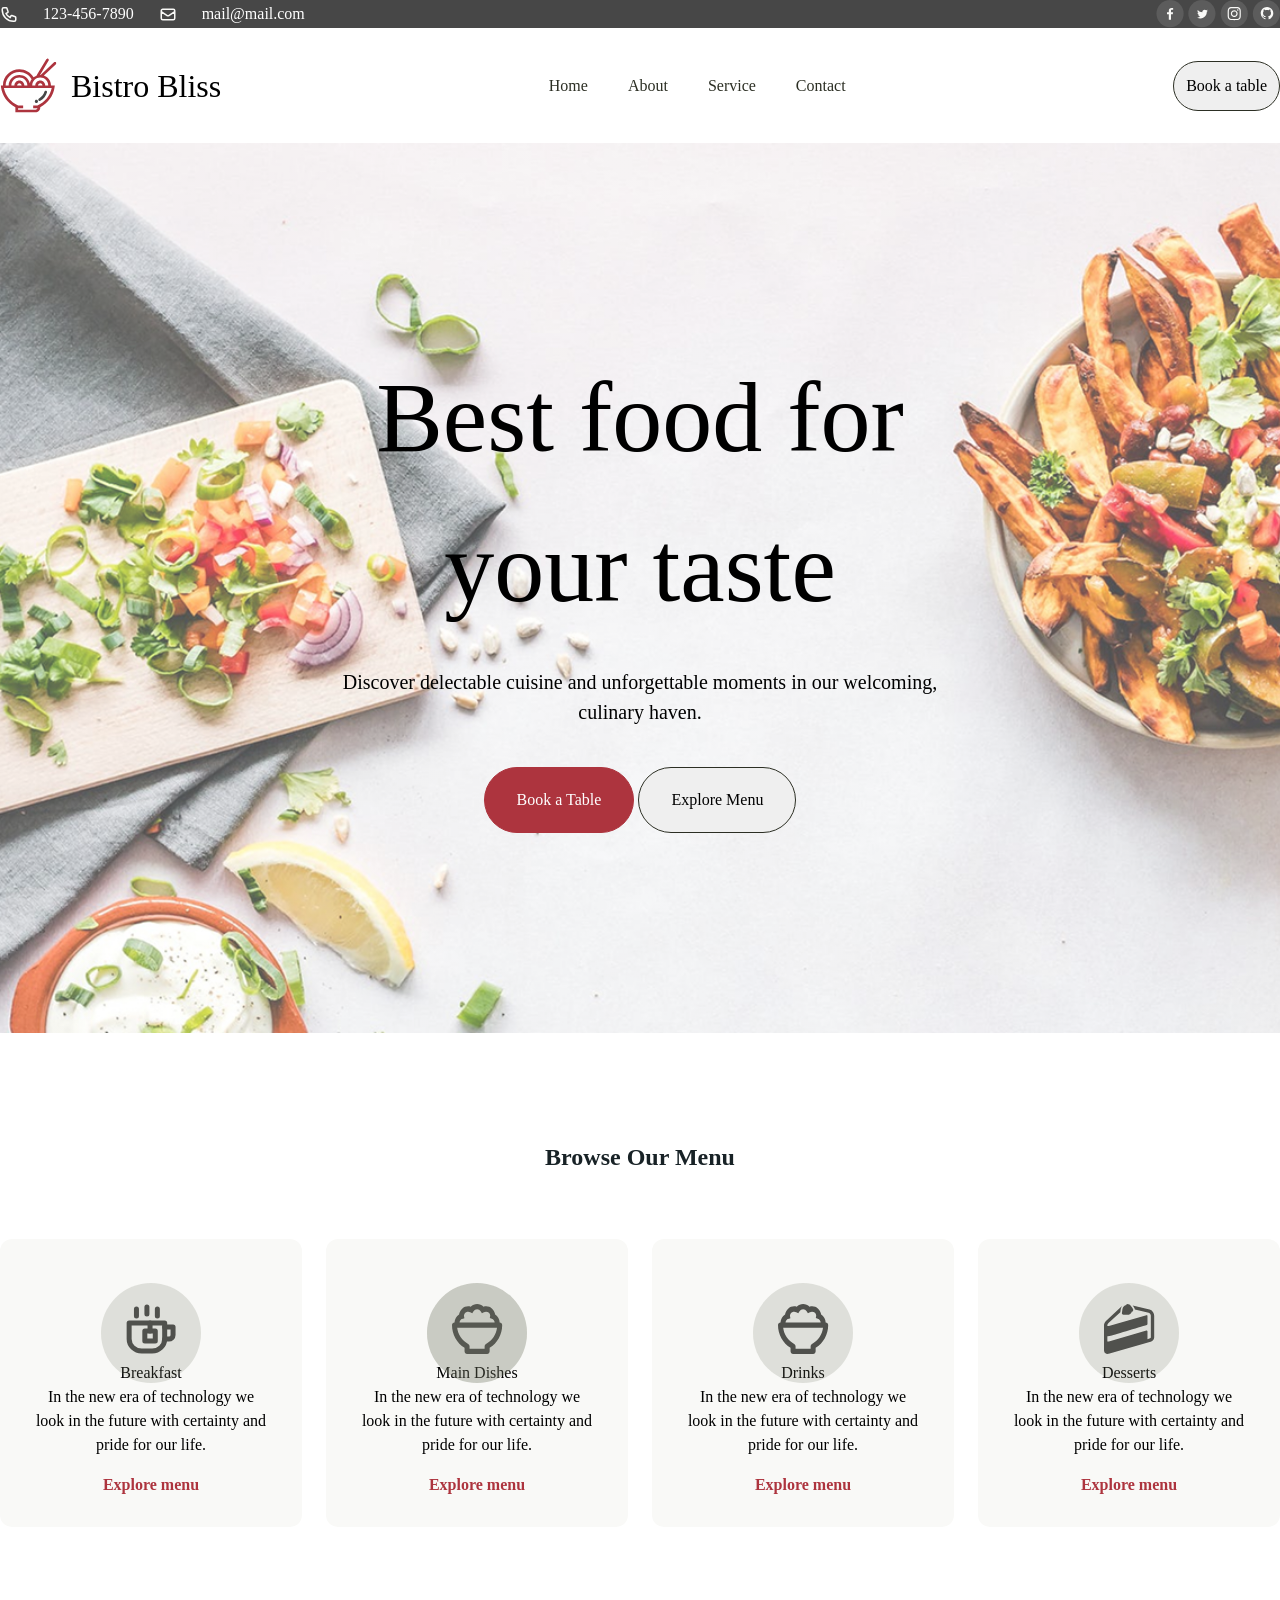
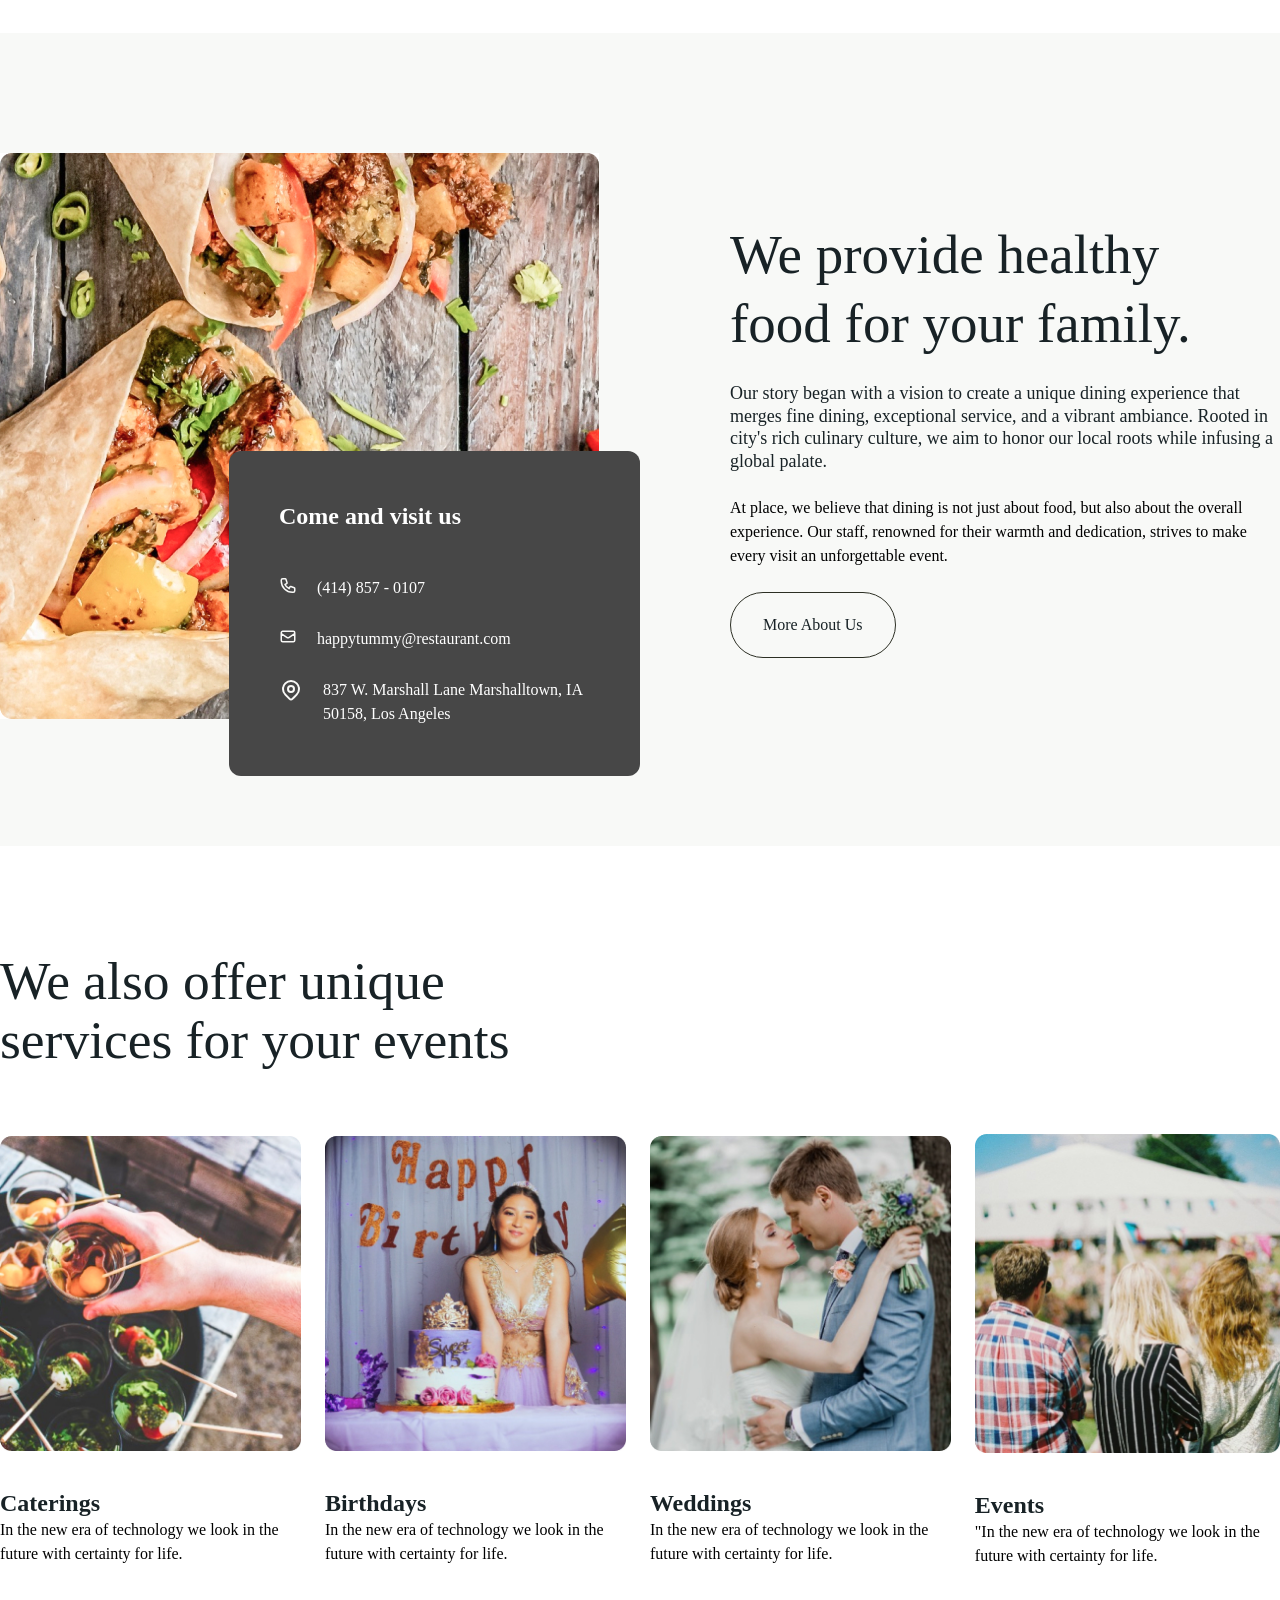
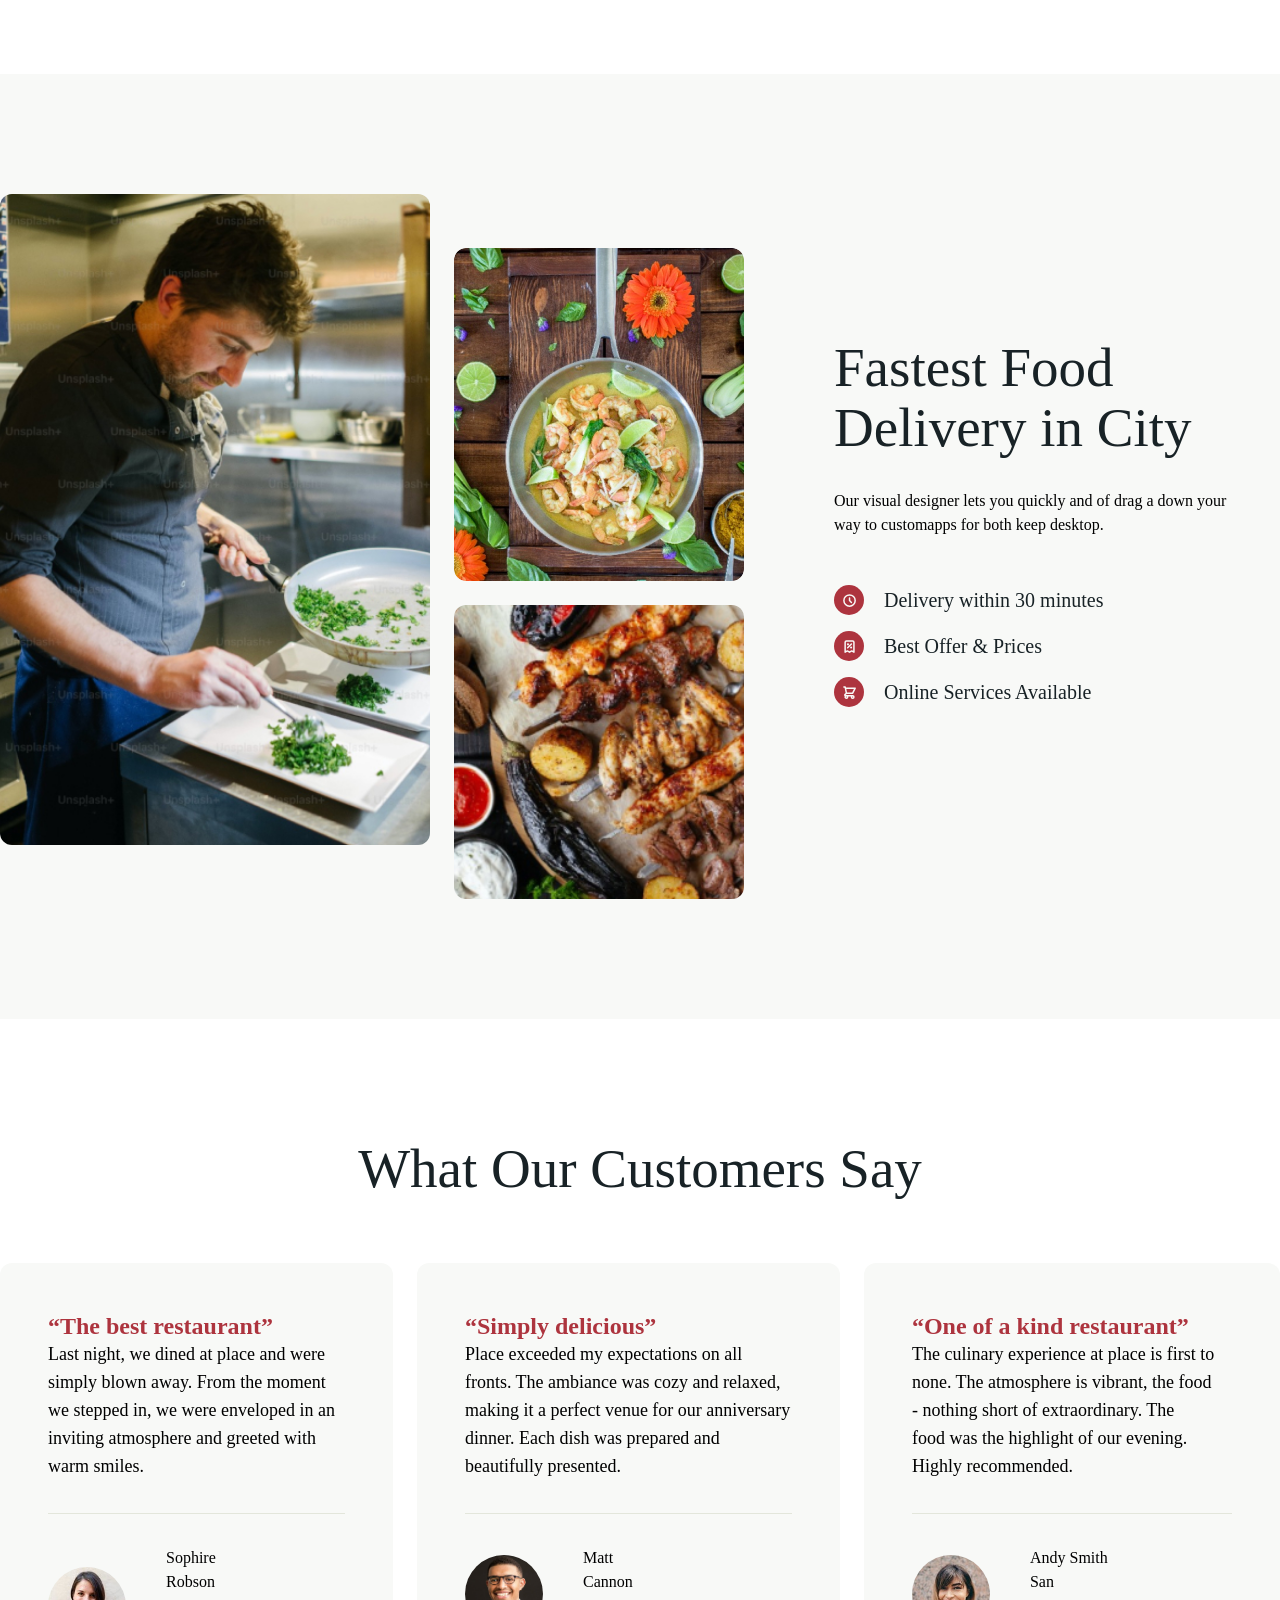
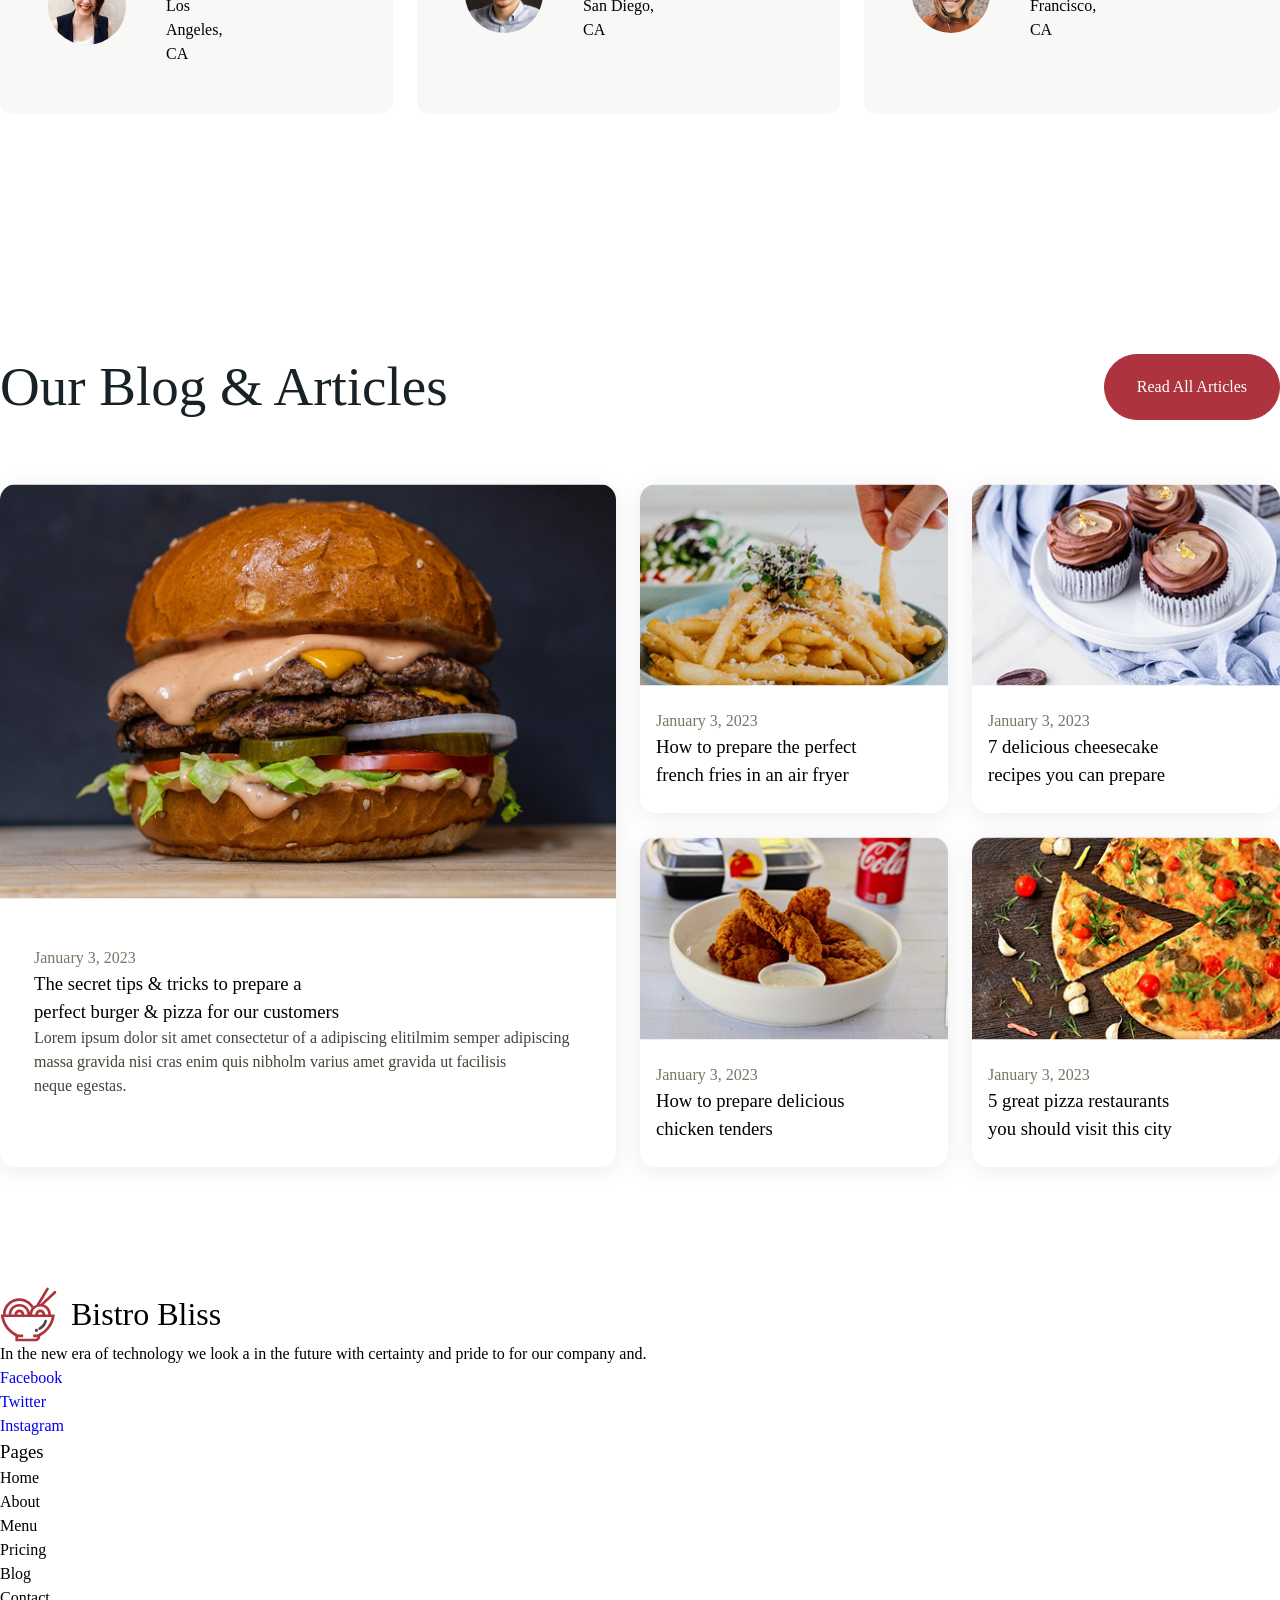
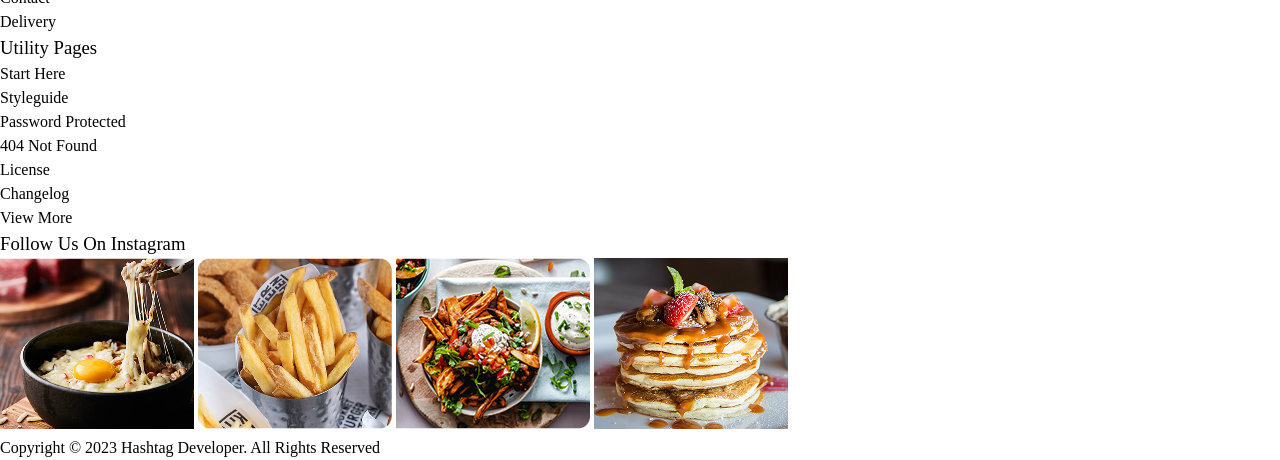
==== index.html @ 204baab0 "more-css-change" ====
<!DOCTYPE html>
<html lang="en">

<head>
    <meta charset="UTF-8">
    <meta name="viewport" content="width=device-width, initial-scale=1.0">
    <title>Document</title>
    <link rel="stylesheet" href="/css/style.css">
    <link rel="preconnect" href="https://fonts.googleapis.com">
    <link rel="preconnect" href="https://fonts.gstatic.com" crossorigin>
    <link
        href="https://fonts.googleapis.com/css2?family=DM+Sans:ital,opsz,wght@0,9..40,100..1000;1,9..40,100..1000&display=swap"
        rel="stylesheet">
</head>

<body>
    <header>
        <div class="bg-dark-grey">
            <nav class="top-bar container">
                <div class="top-bar-contact">
                    <img class="tel-img" src="/imagenes/phone.svg" alt="">
                    <a href="tel: 123-456-7890">123-456-7890</a>
                    <img class="mail" src="/imagenes/mail.svg" alt="">
                    <a href="mailto:mail@mail.com">mail@mail.com</a>
                </div>
                <nav class="top-bar-social">
                    <ul class="top-bar-social-menu">
                        <li>
                            <a href="#"><img src="/imagenes/facebook.svg" alt=""></a>
                        </li>
                        <li>
                            <a href="#"><img src="/imagenes/twiter.svg" alt=""></a>
                        </li>
                        <li>
                            <a href="#"><img src="/imagenes/instagram.svg" alt=""></a>
                        </li>
                        <li>
                            <a href="#"><img src="/imagenes/github.svg" alt=""></a>
                        </li>
                    </ul>
                </nav>
            </nav>
        </div>
        <div class="main-menu container">
            <div class="logo">
                <img src="/imagenes/japanese-food.svg" alt="Logo del restaurante Bistro Bliss">
                <h1>Bistro Bliss</h1>
            </div>
            <nav class="menu">
                <ul class="menu-list">
                    <li>
                        <a href="#">Home</a>
                    </li>
                    <li>
                        <a href="#">About</a>
                    </li>
                    <li>
                        <a href="#">Service</a>
                    </li>
                    <li>
                        <a href="#">Contact</a>
                    </li>
                </ul>
            </nav>
            <button class="button">Book a table</button>
        </div>
    </header>
    <main>
        <section class="hero-banner">
            <div class="hero-banner-content">
                <h2 class="hero-banner-title">Best food for your taste</h2>
                <p class="hero-banner-desc">Discover delectable cuisine and unforgettable moments in our welcoming,
                    culinary haven.</p>
                <div class="hero-banner-buttons">
                    <button class="button button-xl button-red">Book a Table</button>
                    <button class="button button-xl">Explore Menu</button>
                </div>
            </div>
        </section>
        <section class="our-menu container">
            <h3 class="our-menu-title">Browse Our Menu</h3>
            <div class="our-menu-cards">
                <article class="our-menu-card">
                    <div class="our-menu-card-content">
                        <div class="our-menu-card-img-content">
                            <img class="our-menu-card-img" src="/imagenes/Breakfast.svg" alt="">
                        </div>
                        <h4 class="our-menu-card-title">Breakfast</h4>
                        <p class="our-menu-card-desc">In the new era of technology we look in the future with certainty
                            and
                            pride for our life.</p>
                    </div>
                    <a class="our-menu-card-link" href="">Explore menu</a>
                </article>
                <article class="our-menu-card">
                    <div class="our-menu-card-content">
                        <div class="our-menu-card-img-content">
                            <div class="our-menu-card-img-content">
                                <img class="our-menu-card-img" src="/imagenes/main.dishes.svg" alt="">
                            </div>
                        </div>
                        <h4 class="our-menu-card-title">Main Dishes</h4>
                        <p>In the new era of technology we look in the future with certainty and pride for our life.</p>
                    </div>
                    <a class="our-menu-card-link" href="">Explore menu</a>
                </article>
                <article class="our-menu-card">
                    <div class="our-menu-card-content">
                        <div class="our-menu-card-img-content">
                            <img class="our-menu-card-img" src="/imagenes/drinks.svg" alt="">
                        </div>
                        <h4 class="our-menu-card-title">Drinks</h4>
                        <p>In the new era of technology we look in the future with certainty and pride for our life.</p>
                    </div>
                    <a class="our-menu-card-link" href="">Explore menu</a>
                </article>
                <article class="our-menu-card">
                    <div class="our-menu-card-content">
                        <div class="our-menu-card-img-content">
                            <img class="our-menu-card-img" src="/imagenes/desert.svg" alt="">
                        </div>
                        <h4 class="our-menu-card-title">Desserts</h4>
                        <p>In the new era of technology we look in the future with certainty and pride for our life.</p>
                    </div>
                    <a class="our-menu-card-link" href="">Explore menu</a>
                </article>
            </div>
        </section>
        <section class="about-us container">
            <div class="about-us-info">
                <img class="about-us-info-img" src="/imagenes/about-us.jpg" alt="">
                <article class="about-us-info-box">
                    <p class="about-us-info-box-title">Come and visit us</p>
                    <p class="about-us-info-box-phone">(414) 857 - 0107</p>
                    <p class="about-us-info-box-mail">happytummy@restaurant.com</p>
                  <p class="about-us-info-box-address">837 W. Marshall Lane Marshalltown, IA 50158, Los Angeles</p>
                </article>
            </div>
            <div class="about-us-text">
                <h2 class="about-us-title">We provide healthy food for your family.</h2>
                <p class="about-us-desc-main">Our story began with a vision to create a unique dining experience that
                    merges
                    fine dining,
                    exceptional service, and a vibrant ambiance. Rooted in city's rich culinary culture, we aim to honor
                    our local roots while infusing a global palate.</p>
                <p class="about-us-desc">At place, we believe that dining is not just about food, but also about the
                    overall experience. Our
                    staff, renowned for their warmth and dedication, strives to make every visit an unforgettable event.
                </p>
                <a class="button button-xl about-us-link" href="">More About Us</a>
            </div>
        </section>
        <section class="services container">
            <h2 class="services-title">We also offer unique services for your events</h2>
            <div class="services-cards">
                <article class="services-card">
                    <img class="services-card-img" src="/imagenes/caterings.jpg" alt="">
                    <h3 class="services-card-title">Caterings</h3>
                    <p class="services-card-description">In the new era of technology we look in the future with
                        certainty for
                        life.</p>
                </article>
                <article class="services-card">
                    <img class="services-card-img" src="/imagenes/birthday.jpg" alt="">
                    <h3 class="services-card-title">Birthdays</h3>
                    <p class="services-card-description">In the new era of technology we look in the future with
                        certainty for
                        life.</p>
                </article>
                <article class="services-card">
                    <img class="services-card-img" src="/imagenes/wedings.jpg" alt="">
                    <h3 class="services-card-title">Weddings</h3>
                    <p class="services-card-description">In the new era of technology we look in the future with
                        certainty for
                        life.</p>
                </article>
                <article class="services-card">
                    <img class="services-card-img" src="/imagenes/events.jpg" alt="">
                    <h3 class="services-card-title">Events</h3>
                    <p class="services-card-description">"In the new era of technology we look in the future with
                        certainty for
                        life.</p>
                </article>
            </div>
        </section>
        <section class="delivery container">
            <div class="delivery-imgs">
                <img class="delivery-img" src="/imagenes/chef.jpg"
                    alt="un cocinero preparando la comida para un restuarante">
                <img class="delivery-img" src="/imagenes/comida1.jpg"
                    alt="encima de un mesa hay una sarten con gambas en una salsa">
                <img class="delivery-img" src="/imagenes/comida2.jpg"
                    alt="una mesa con brochetas encimas de muchos tipos de carne">
            </div>
            <div class="delivery-desc">
                <h2 class="delivery-title">Fastest Food Delivery in City</h2>
                <p class="delivery-desc">Our visual designer lets you quickly and of drag a down your way to customapps
                    for both keep desktop.
                </p>
                <ul class="delivery-points">
                    <li class="delivery-point-item">Delivery within 30 minutes</li>
                    <li class="delivery-point-item">Best Offer & Prices</li>
                    <li class="delivery-point-item">Online Services Available</li>
                </ul>
            </div>
        </section>
        <div class="bg-white">
            <section class="opinions container">
                <h2 class="opinion-title">What Our Customers Say</h2>
                <div class="opinions-cards">
                    <article class="opinions-card">
                        <h3 class="opinion-card-title">“The best restaurant”</h3>
                        <p class="opinion-card-desc">Last night, we dined at place and were simply blown away. From the
                            moment we stepped in, we were
                            enveloped in an inviting atmosphere and greeted with warm smiles.</p>
                        <div class="opinion-card-author">
                            <img class="opinion-card-author-img" src="/imagenes/author1.png" alt="">
                            <div class="opinions-card-author-img">
                                <p class="opinion-card-author-name">Sophire Robson</p>
                                <p class="opinion-card-author-city">Los Angeles, CA</p>
                            </div>
                        </div>
                    </article>
                    <article class="opinions-card">
                        <h3 class="opinion-card-title">“Simply delicious”</h3>
                        <p class="opinion-card-desc">Place exceeded my expectations on all fronts. The ambiance was cozy
                            and
                            relaxed, making it a
                            perfect venue for our anniversary dinner. Each dish was prepared and beautifully presented.
                        </p>
                        <div class="opinion-card-author">
                            <img class="opinion-card-author-img" src="/imagenes/author2.png" alt="second-person">
                            <div class="opinions-card-author-img">
                                <p class="opinion-card-author-name">Matt Cannon</p>
                                <p class="opinion-card-author-city">San Diego, CA</p>
                            </div>
                        </div>
                    </article>
                    <article class="opinions-card">
                        <h3 class="opinion-card-title">“One of a kind restaurant”</h3>
                        <p class="opinion-card-desc">The culinary experience at place is first to none. The atmosphere
                            is
                            vibrant, the food - nothing
                            short of extraordinary. The food was the highlight of our evening. Highly recommended.</p>
                        <div class="opinion-card-author">
                            <img class="opinion-card-author-img" src="/imagenes/author3.png" alt="third-person">
                            <div class="opinions-card-author-img">
                                <p class="opinion-card-author-name">Andy Smith</p>
                                <p class="opinion-card-author-city">San Francisco, CA</p>
                            </div>
                        </div>
                    </article>
                </div>
            </section>
            <section class="blog container">
                <div class="blog-header">
                    <h2 class="blog-title">Our Blog & Articles</h2>
                    <a href="blog-details.html" class="article-header-buton button button-xl button-red">Read All Articles</a>
                </div>
                <div class="blog-articles">
                    <article class="blog-article blog-article-main">
                        <img class="blog-article-img" src="imagenes/burguer.jpg" alt="">
                        <div class="blog-article-data">
                            <time class="blog-article-date" datetime="">January 3, 2023</time>
                            <h3 class="blog-article-title">The secret tips & tricks to prepare a perfect burger & pizza for
                                our
                                customers</h3>
                            <p class="blog-article-desc">Lorem ipsum dolor sit amet consectetur of a adipiscing elitilmim
                                semper
                                adipiscing massa gravida nisi cras enim quis nibholm varius amet gravida ut facilisis neque
                                egestas.</p>
                        </div>
                    </article>
                    <article class="blog-article">
                        <img class="blog-article-img" src="imagenes/chips.jpg" alt="">
                        <div class="blog-article-data">
                            <time class="blog-article-date" datetime="">January 3, 2023</time>
                            <h3 class="blog-article-title">How to prepare the perfect french fries in an air fryer</h3>
                        </div>
                    </article>
                    <article class="blog-article">
                        <img class="blog-article-img" src="imagenes/cheesecake.jpg" alt="">
                        <div class="blog-article-data">
                            <time class="blog-article-date" datetime="">January 3, 2023</time>
                            <h3 class="blog-article-title">7 delicious cheesecake recipes you can prepare</h3>
                        </div>
                    </article>
                    <article class="blog-article">
                        <img class="blog-article-img" src="imagenes/chiken.jpg" alt="">
                        <div class="blog-article-data">
                            <time class="blog-article-date" datetime="">January 3, 2023</time>
                            <h3 class="blog-article-title">How to prepare delicious chicken tenders</h3>
                        </div>
                    </article>
                    <article class="blog-article">
                        <img class="blog-article-img" src="imagenes/pizza.jpg" alt="">
                        <div class="blog-article-data">
                            <time class="blog-article-date" datetime="">January 3, 2023</time>
                            <h3 class="blog-article-title">5 great pizza restaurants you should visit this city</h3>
                        </div>
                    </article>
                </div>
            </section>
        </div>
    </main>
    <footer class="footer container">
        <div class="footer-info">
            <div class="footer-info-company">
                <div class="logo">
                    <img class="logo" src="/imagenes/japanese-food.svg" alt="Logo del restaurante Bistro Bliss">
                    <h1>Bistro Bliss</h1>
                </div>
                <p class="footer-info-company-desc">In the new era of technology we look a in the future with certainty
                    and pride to for our
                    company and.</p>
                <nav class="top-bar-social">
                    <ul>
                        <li>
                            <a href="#">Facebook</a>
                        </li>
                        <li>
                            <a href="#">Twitter</a>
                        </li>
                        <li>
                            <a href="#">Instagram</a>
                        </li>
                    </ul>
                </nav>
            </div>
            <div class="footer-info-pages">
                <h3 class="footer-info-pages-title">Pages</h3>
                <ul class="footer-info-page-menu">
                    <li class="footer-info-page-menu-item">Home</li>
                    <li class="footer-info-page-menu-item">About</li>
                    <li class="footer-info-page-menu-item">Menu</li>
                    <li class="footer-info-page-menu-item">Pricing</li>
                    <li class="footer-info-page-menu-item">Blog</li>
                    <li class="footer-info-page-menu-item">Contact</li>
                    <li class="footer-info-page-menu-item">Delivery</li>
                </ul>
            </div>
            <div class="footer-info-utility">
                <h3 class="footer-info-utility-title">Utility Pages</h3>
                <ul class="footer-info-utility-menu">
                    <li class="footer-info-utility-menu-item">Start Here</li>
                    <li class="footer-info-utility-menu-item">Styleguide</li>
                    <li class="footer-info-utility-menu-item">Password Protected</li>
                    <li class="footer-info-utility-menu-item">404 Not Found</li>
                    <li class="footer-info-utility-menu-item">License</li>
                    <li class="footer-info-utility-menu-item">Changelog</li>
                    <li class="footer-info-utility-menu-item">View More</li>
                </ul>
            </div>
            <div class="footer-info-instagram">
                <h3 class="footer-title">Follow Us On Instagram</h3>
                <img class="footer-info-instagram-img" src="/imagenes/instagram1.jpg" alt="">
                <img class="footer-info-instagram-img" src="/imagenes/instagram2.jpg" alt="">
                <img class="footer-info-instagram-img" src="/imagenes/instagram3.jpg" alt="">
                <img class="footer-info-instagram-img" src="/imagenes/instagram4.jpg" alt="">
            </div>
        </div>
        </div>
        </div>
        </div>
        <p class="footer-copyright">Copyright © 2023 Hashtag Developer. All Rights Reserved</p>
    </footer>
</body>

</html>
---- css/style.css ----
/*settings*/
@import "settings/variables.css";

/*generic*/
@import "generic/reset.css";
@import "generic/layout.css";


/*elements*/
@import "elements/header.css";
@import "elements/hero-banner.css";
@import "elements/our-menu.css";
@import "elements/about-us.css";
@import "elements/services.css";
@import "elements/delivery.css";
@import "elements/opinions.css";
@import "elements/blog.css";


/*components*/
@import "components/buttons.css";
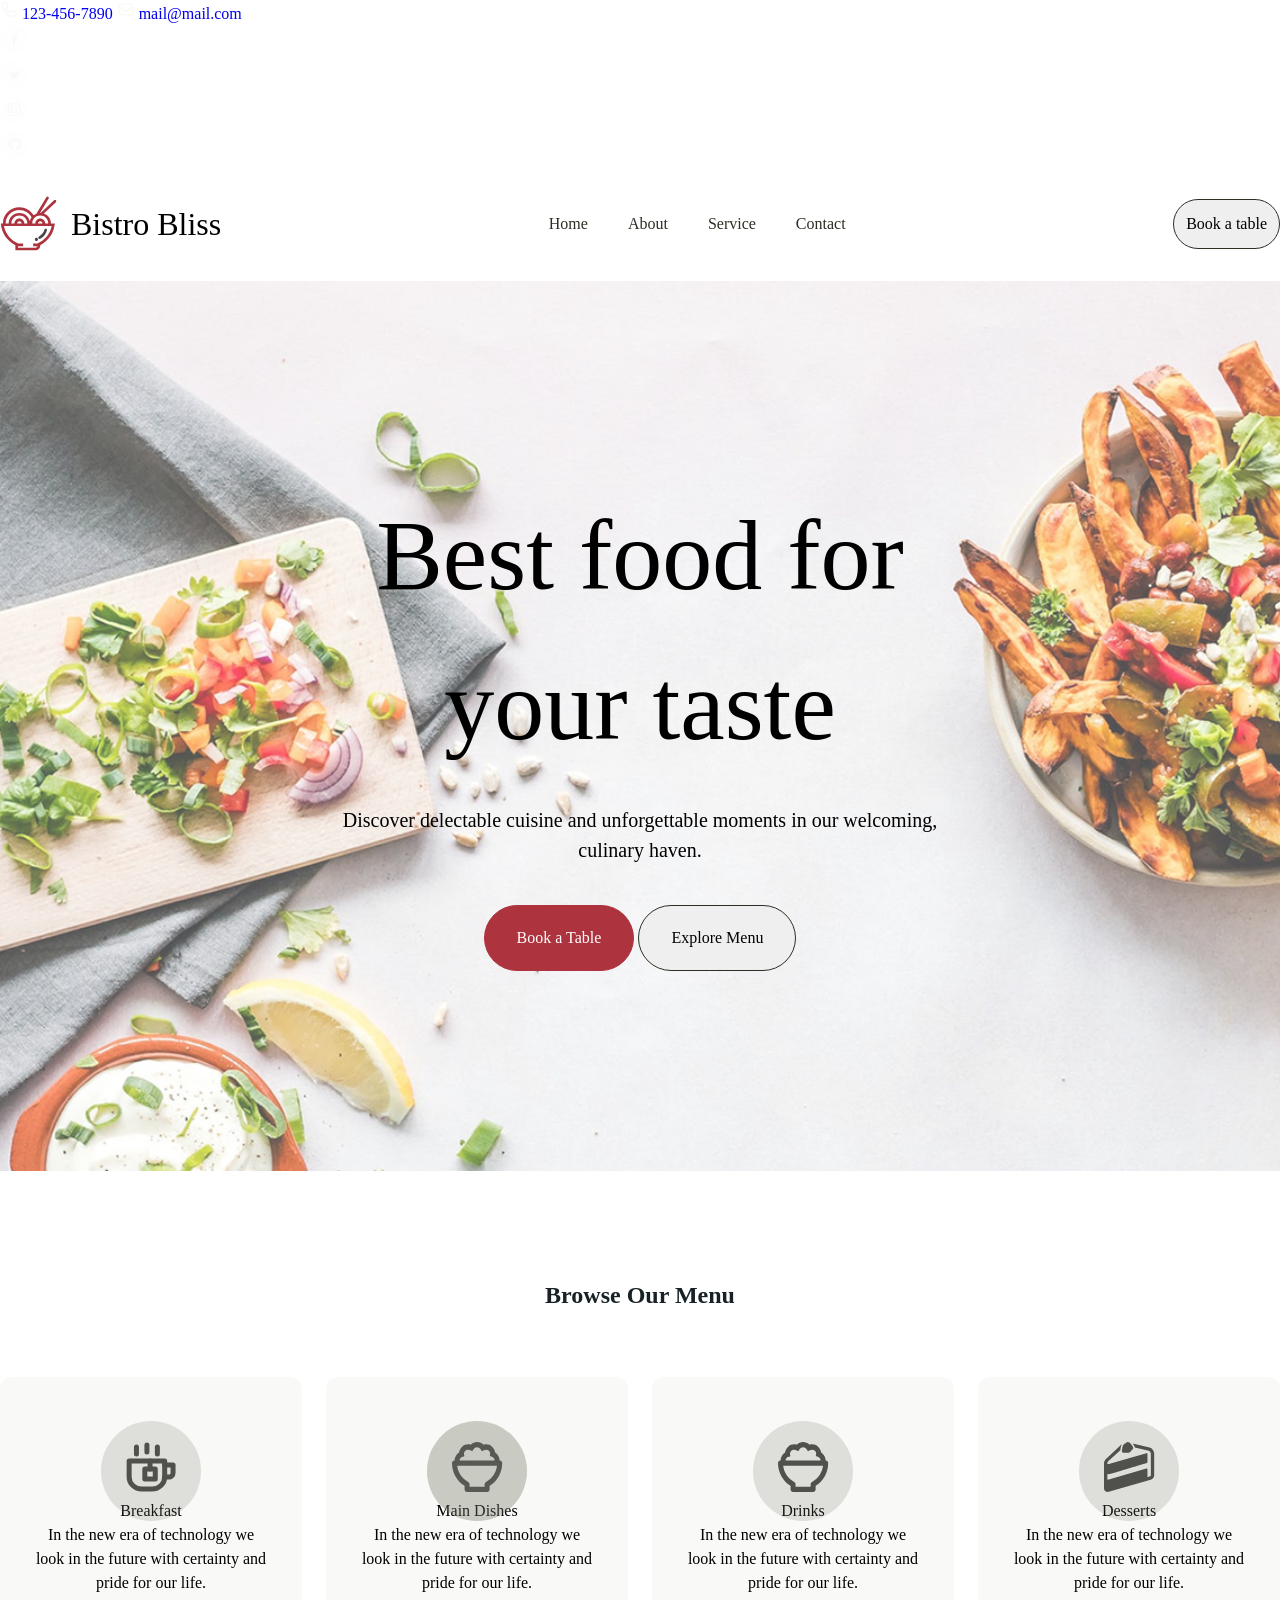
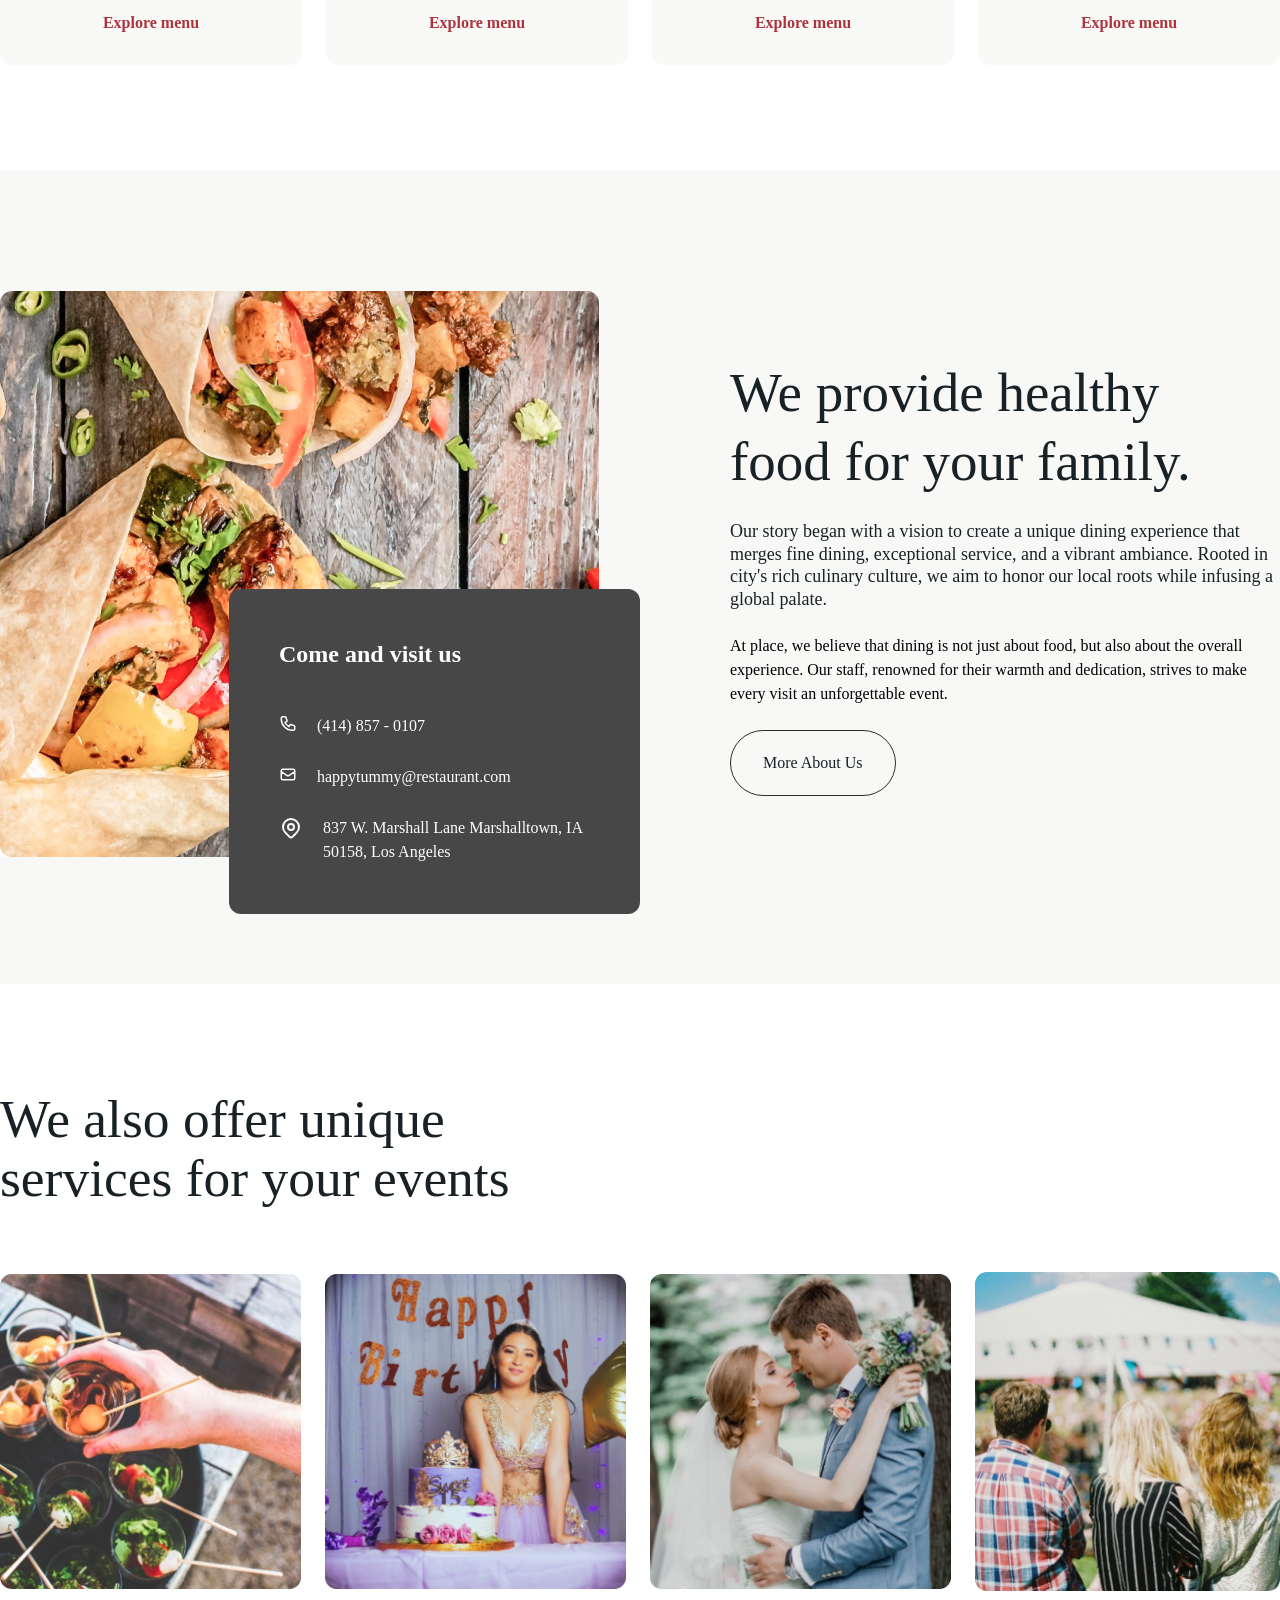
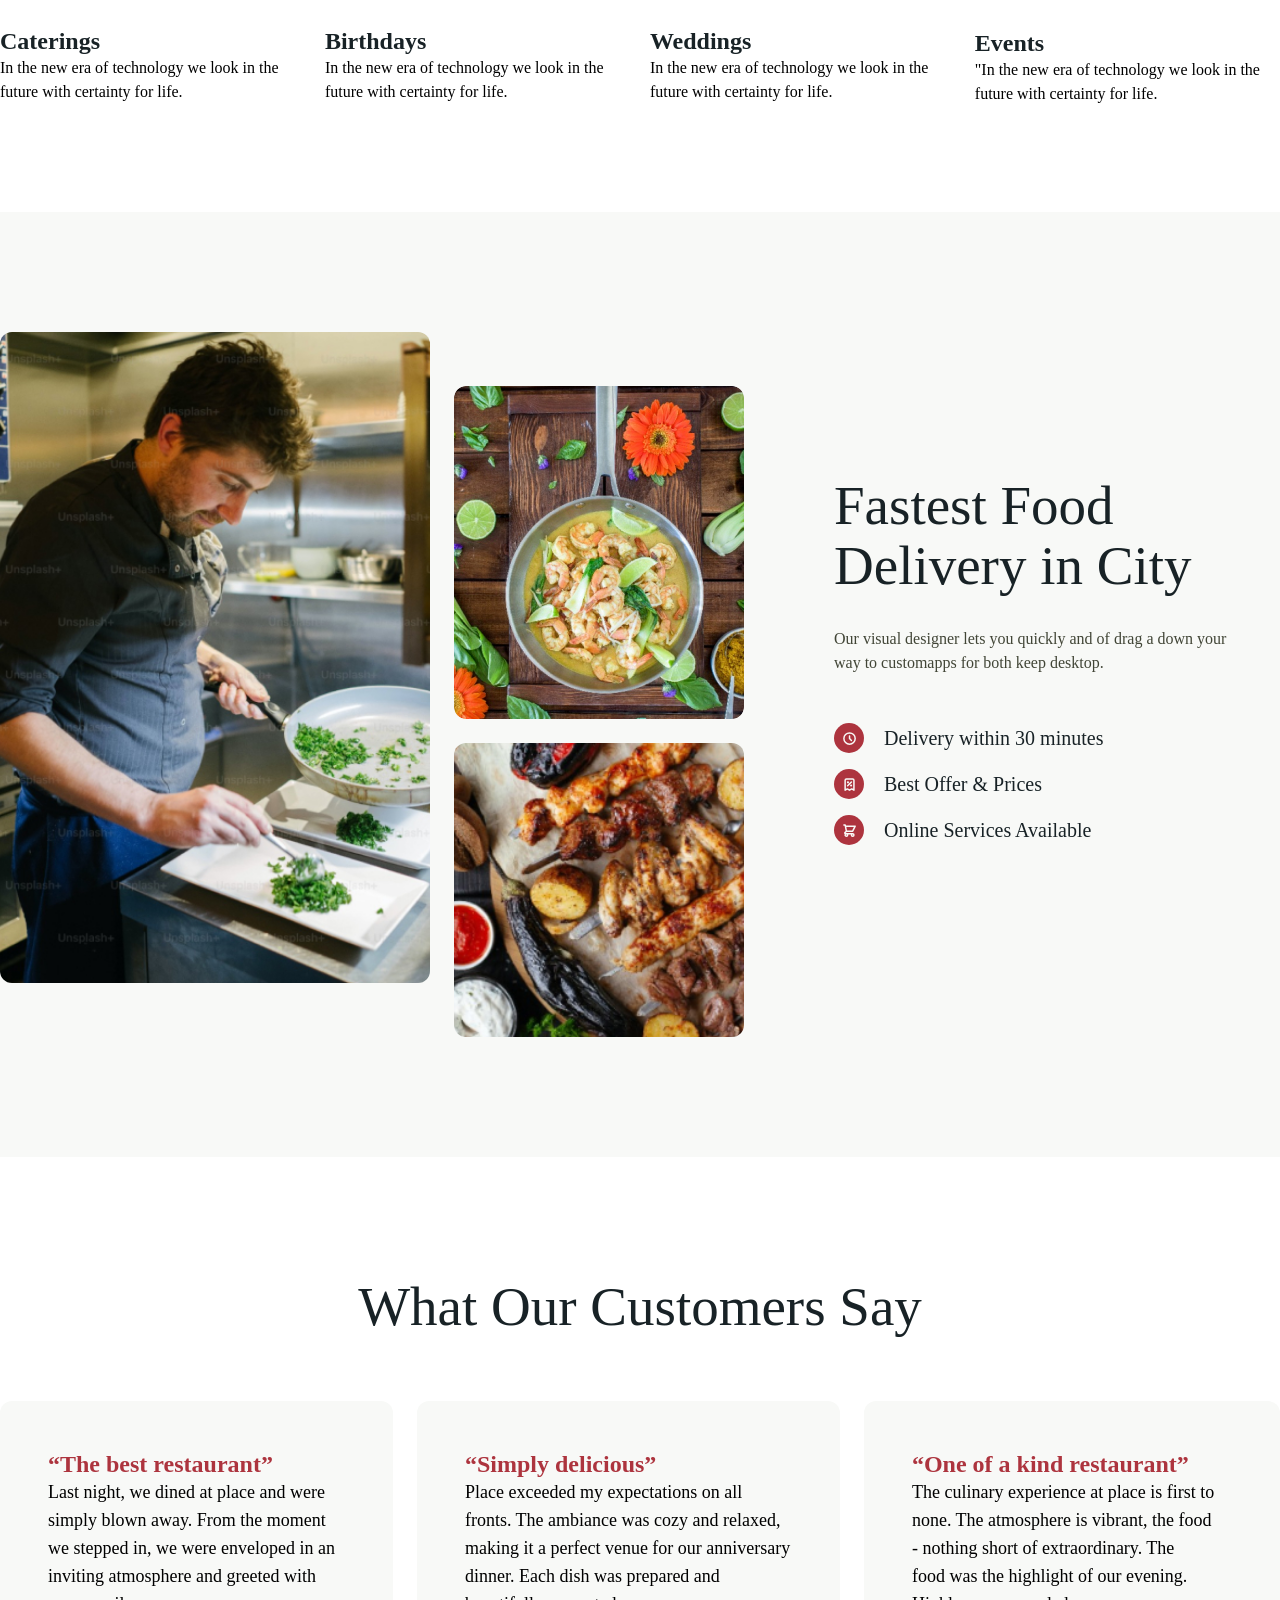
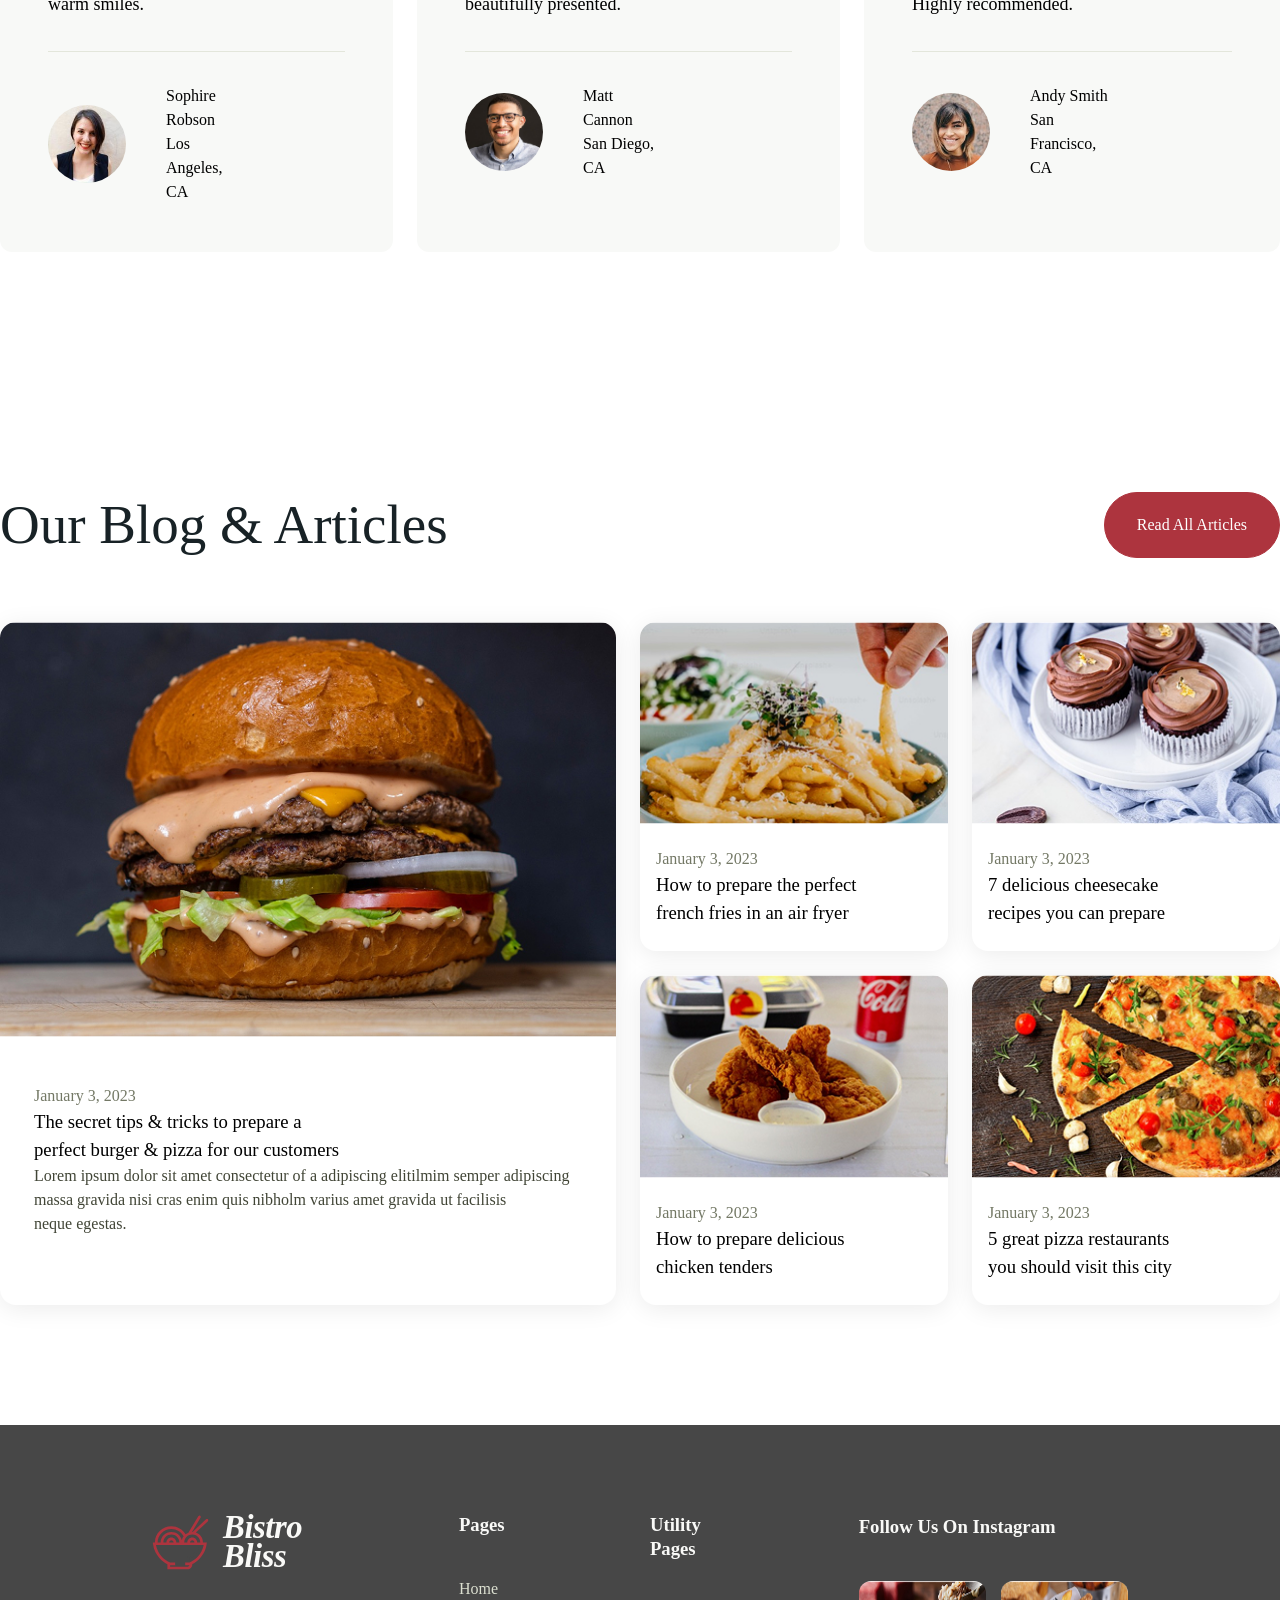
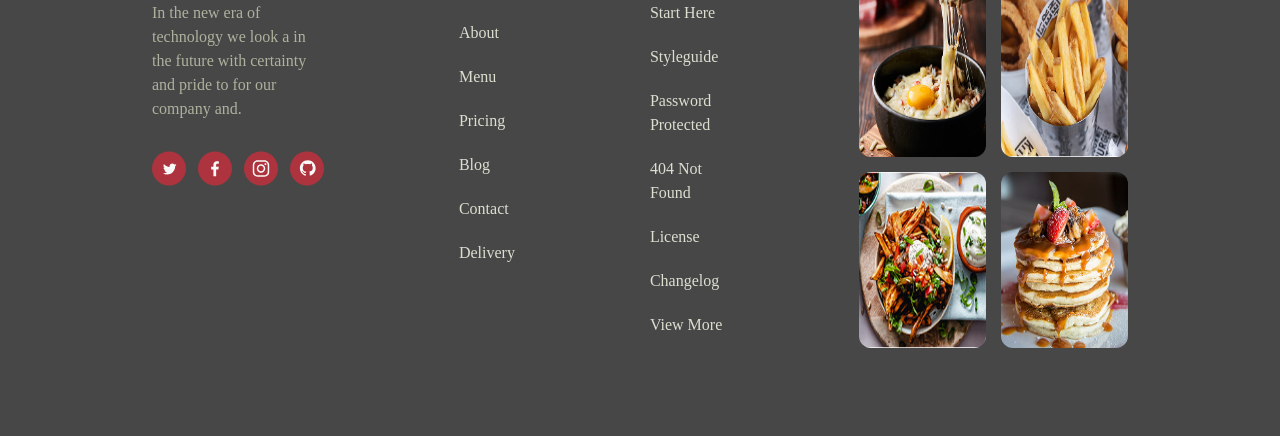
==== commit 54c7beb2: "porfolio" ====
--- a/index.html
+++ b/index.html
@@ -12,7 +12,6 @@
         href="https://fonts.googleapis.com/css2?family=DM+Sans:ital,opsz,wght@0,9..40,100..1000;1,9..40,100..1000&display=swap"
         rel="stylesheet">
 </head>
-
 <body>
     <header>
         <div class="bg-dark-grey">
@@ -303,27 +302,31 @@
             </section>
         </div>
     </main>
-    <footer class="footer container">
+    <footer class="footer">
         <div class="footer-info">
             <div class="footer-info-company">
                 <div class="logo">
                     <img class="logo" src="/imagenes/japanese-food.svg" alt="Logo del restaurante Bistro Bliss">
                     <h1>Bistro Bliss</h1>
                 </div>
-                <p class="footer-info-company-desc">In the new era of technology we look a in the future with certainty
+                <p class="footer-info-company-desc">In the new era of technology we look a in the future with
+                    certainty
                     and pride to for our
                     company and.</p>
                 <nav class="top-bar-social">
-                    <ul>
-                        <li>
-                            <a href="#">Facebook</a>
-                        </li>
-                        <li>
-                            <a href="#">Twitter</a>
-                        </li>
-                        <li>
-                            <a href="#">Instagram</a>
-                        </li>
+                    <ul class="footer-social-menu">
+                        <li>
+                            <a href="#"><img src="/imagenes/twiter-rojo.svg" alt="logo de twiter en rojo"></a>
+                        </li>
+                        <li>
+                            <a href="#"><img src="/imagenes/facebook-rojo.svg" alt="logo de facebook en rojo"></a>
+                        </li>
+                        <li>
+                            <a href="#"><img src="/imagenes/instagram-rojo.svg" alt="logo de instagram en rojo"></a>
+                        </li>
+                        <li>
+                            <a href="#"><img src="/imagenes/github-rojo.svg" alt="logo de github en rojo"></a>
+                        
                     </ul>
                 </nav>
             </div>
@@ -353,16 +356,17 @@
             </div>
             <div class="footer-info-instagram">
                 <h3 class="footer-title">Follow Us On Instagram</h3>
-                <img class="footer-info-instagram-img" src="/imagenes/instagram1.jpg" alt="">
-                <img class="footer-info-instagram-img" src="/imagenes/instagram2.jpg" alt="">
-                <img class="footer-info-instagram-img" src="/imagenes/instagram3.jpg" alt="">
-                <img class="footer-info-instagram-img" src="/imagenes/instagram4.jpg" alt="">
-            </div>
-        </div>
-        </div>
-        </div>
-        </div>
-        <p class="footer-copyright">Copyright © 2023 Hashtag Developer. All Rights Reserved</p>
+                <div class="footer-info-instagram-grid">
+                    <img class="footer-info-instagram-img" src="/imagenes/instagram1.jpg" alt="">
+                    <img class="footer-info-instagram-img" src="/imagenes/instagram2.jpg" alt="">
+                    <img class="footer-info-instagram-img" src="/imagenes/instagram3.jpg" alt="">
+                    <img class="footer-info-instagram-img" src="/imagenes/instagram4.jpg" alt="">
+                </div>
+            </div>
+        </div>
+        </div>
+        </div>
+        </div>
     </footer>
 </body>
 
--- a/css/style.css
+++ b/css/style.css
@@ -15,6 +15,7 @@
 @import "elements/delivery.css";
 @import "elements/opinions.css";
 @import "elements/blog.css";
+@import "elements/footer.css";
 
 
 /*components*/
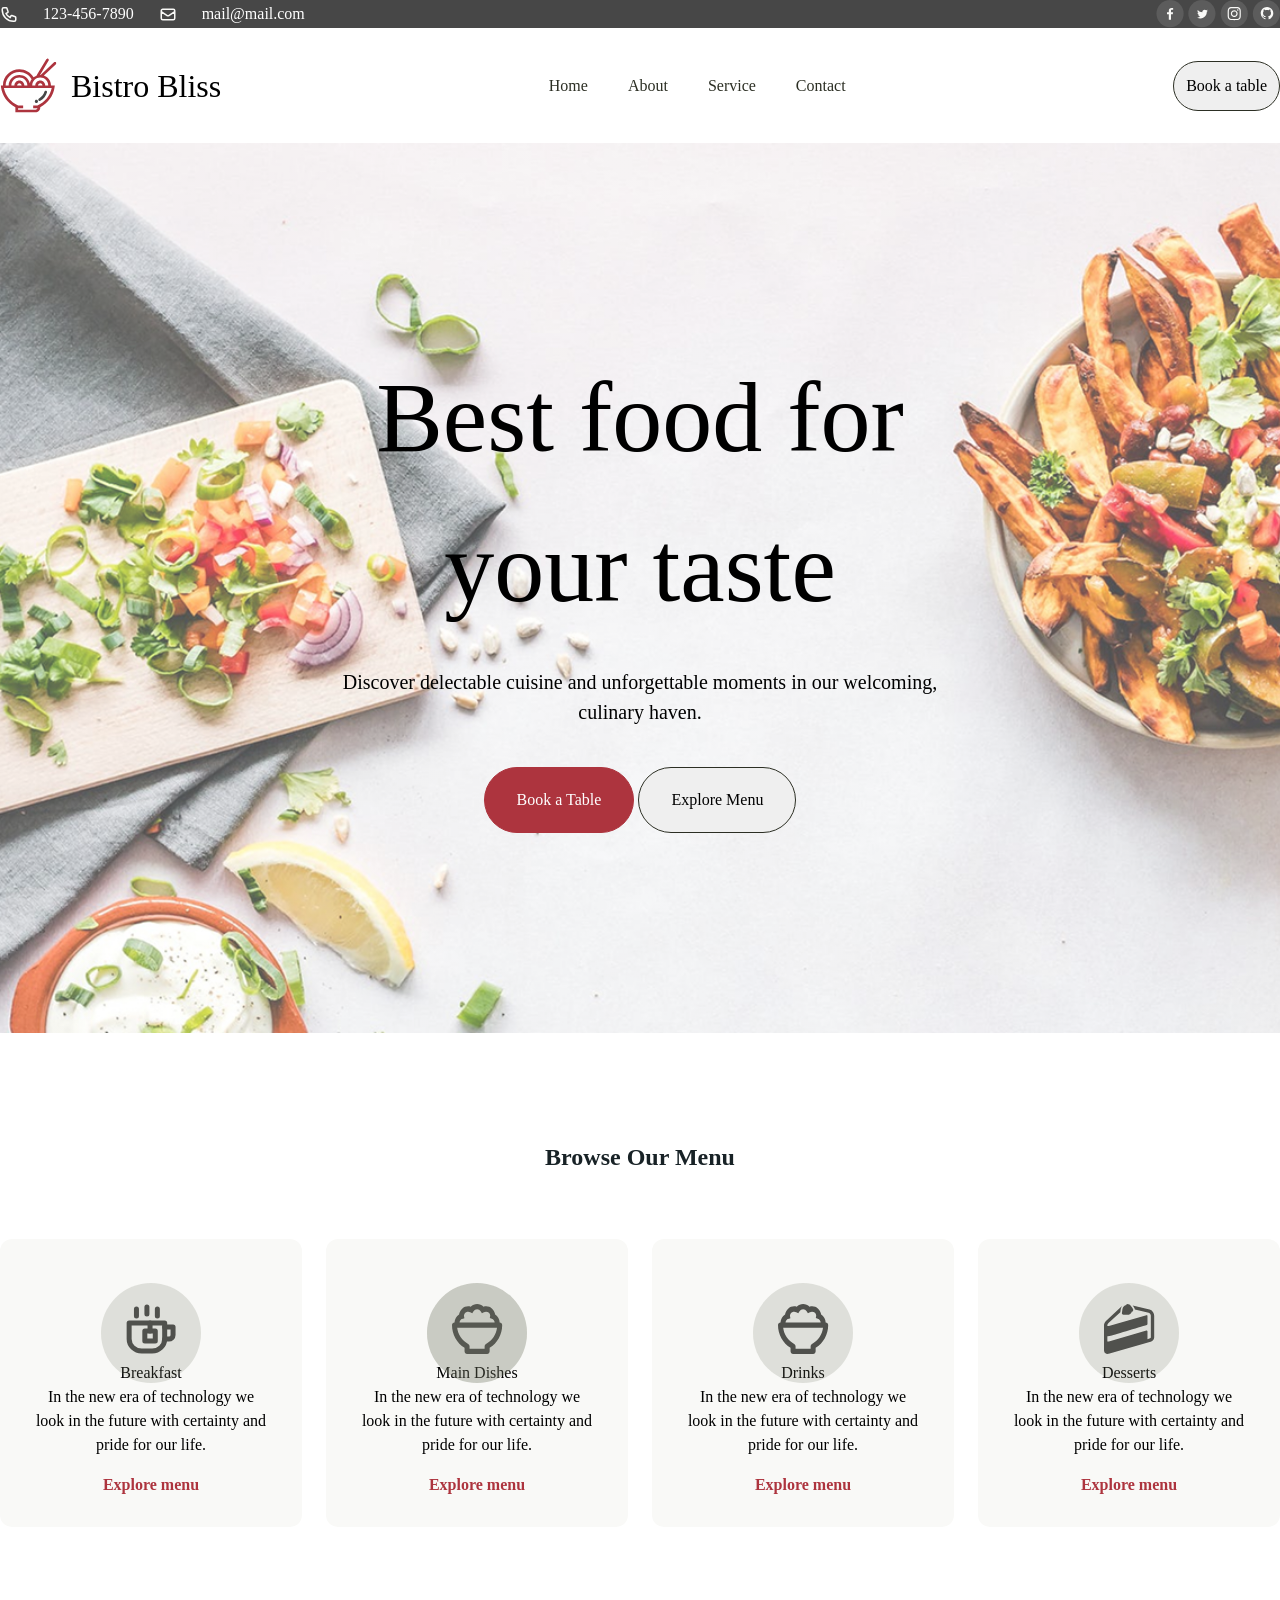
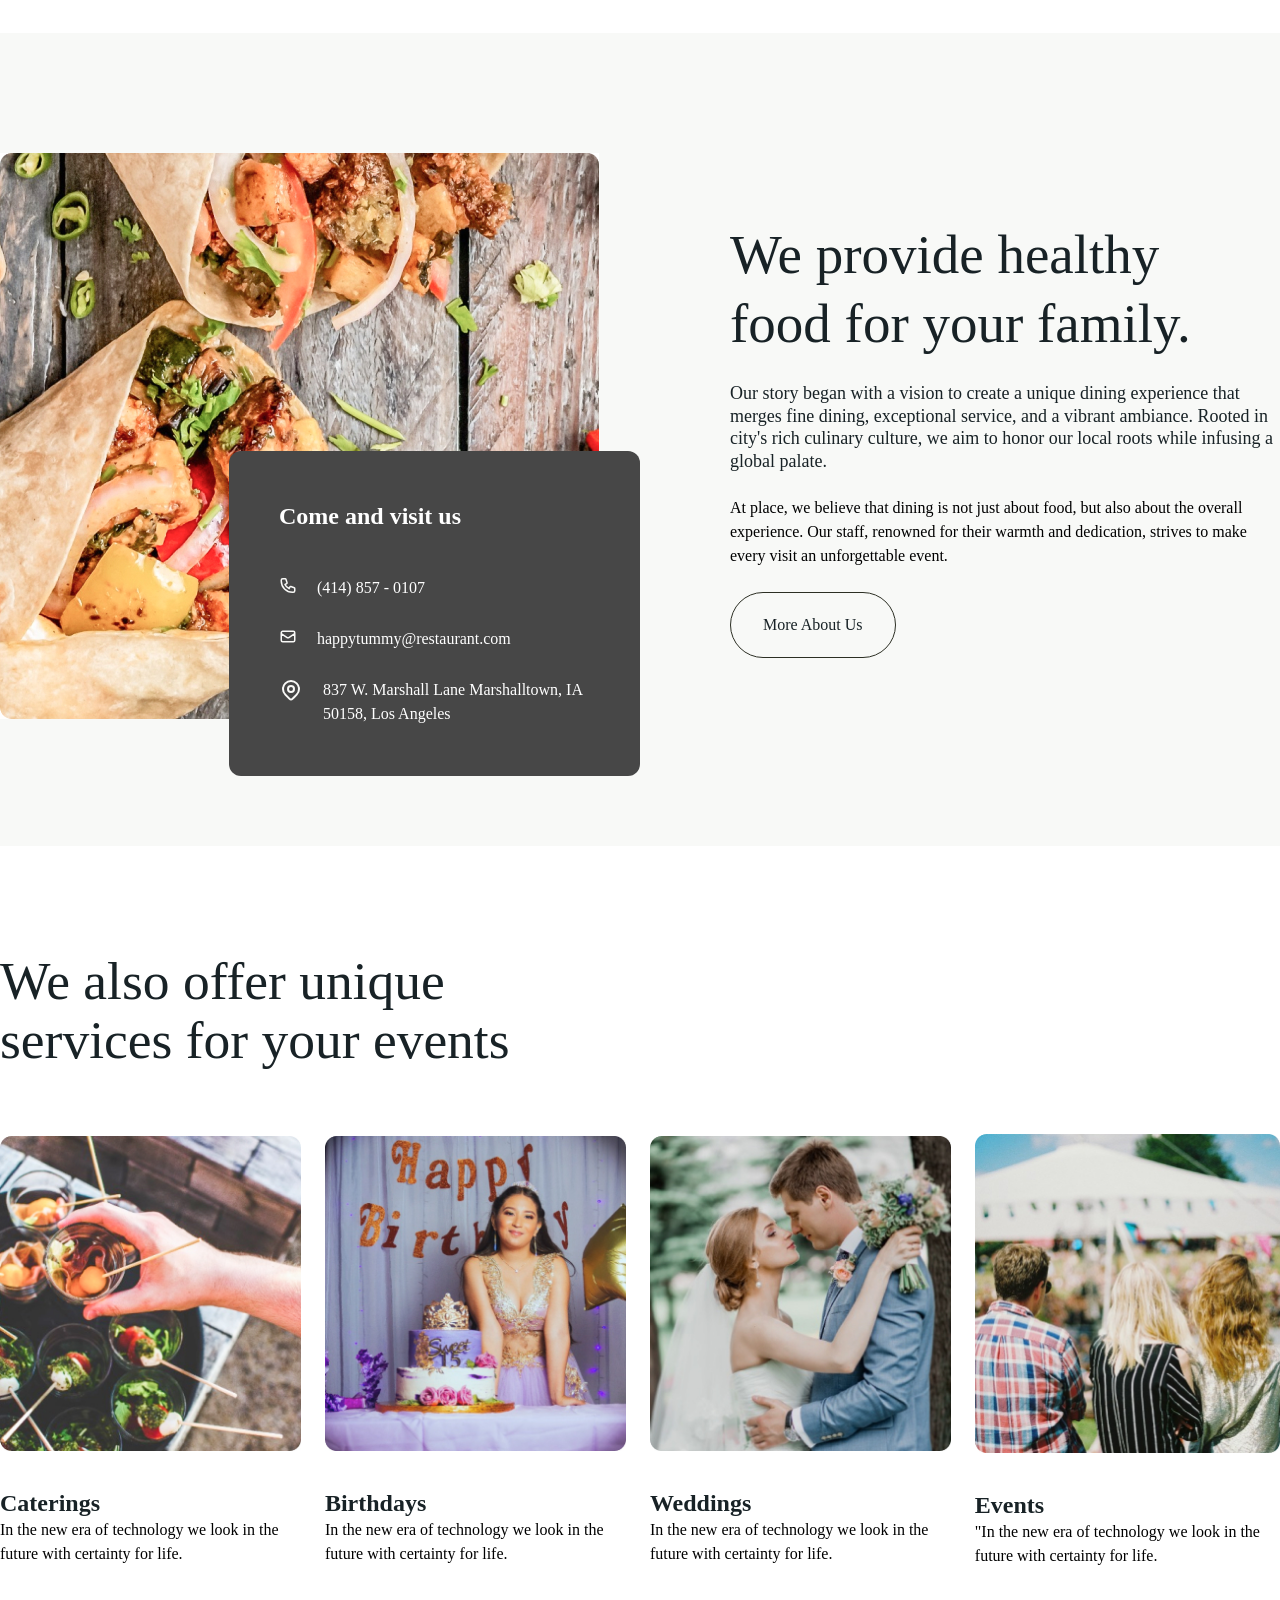
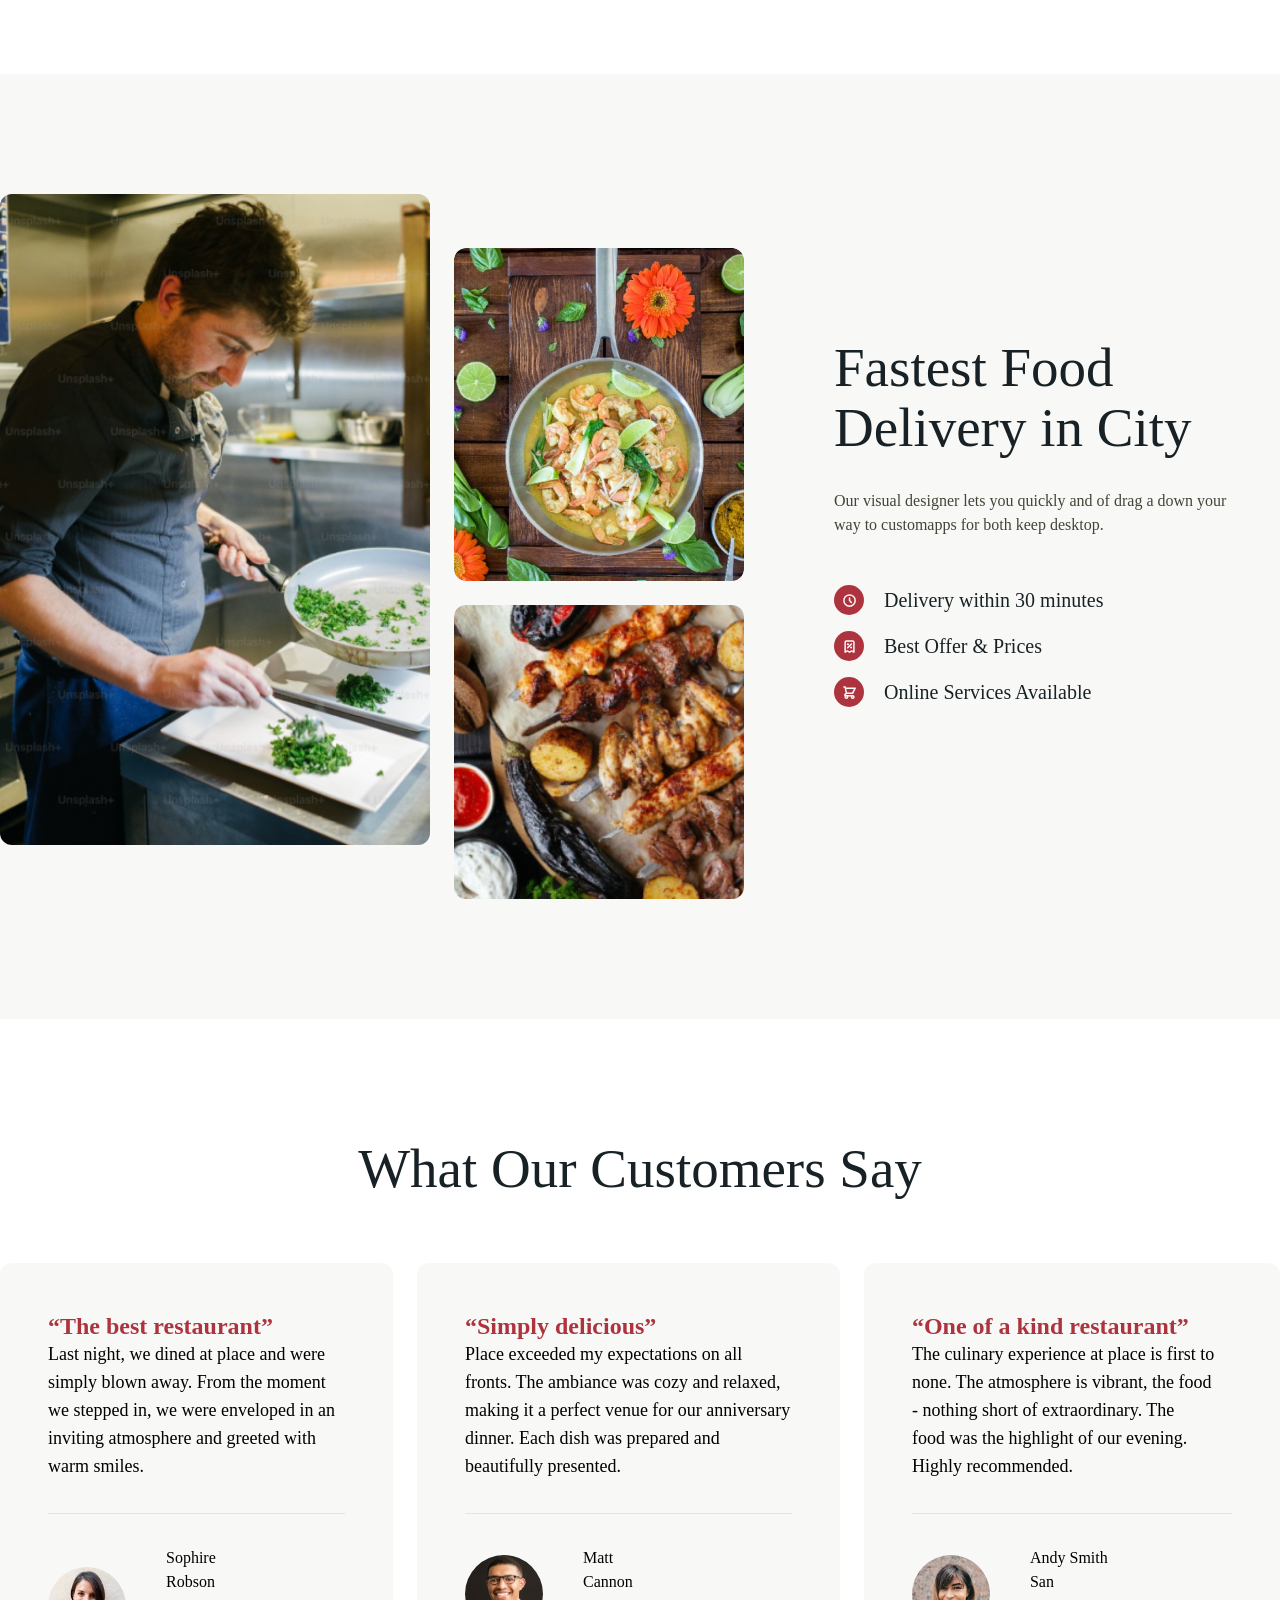
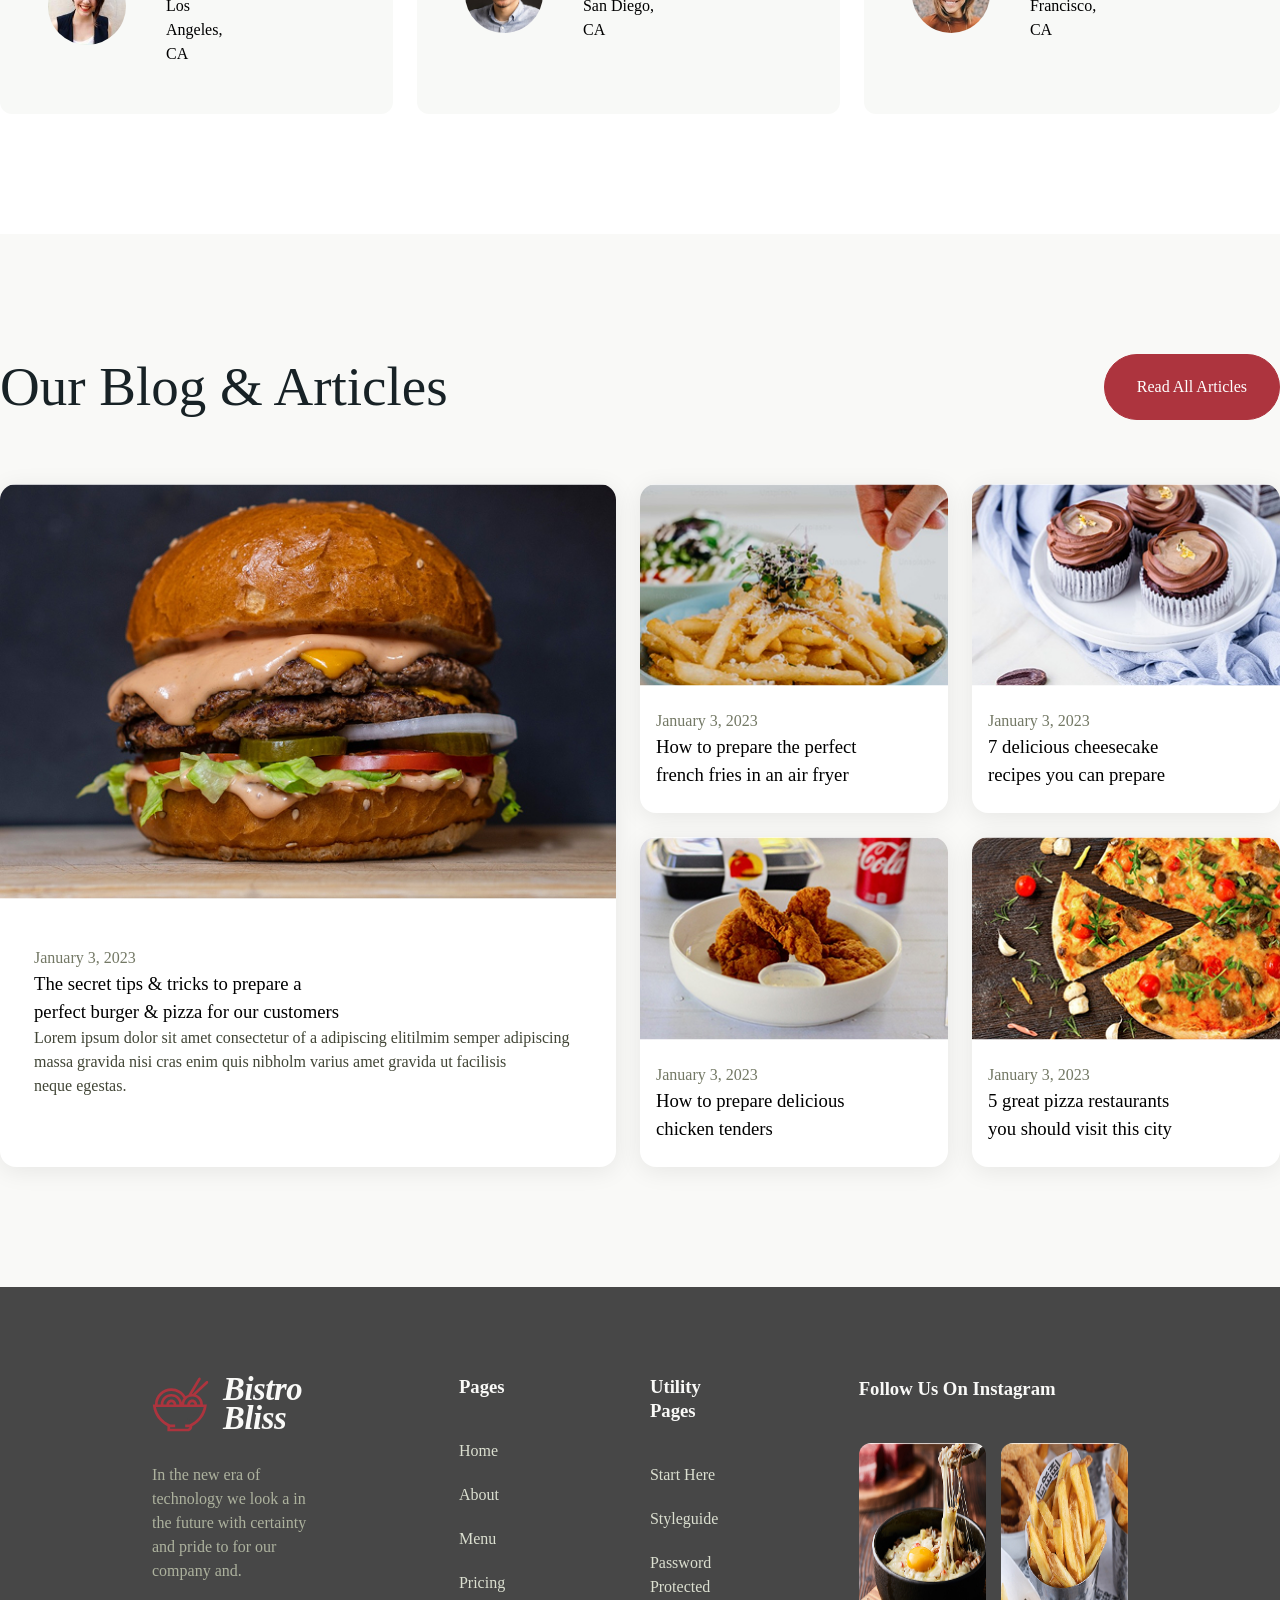
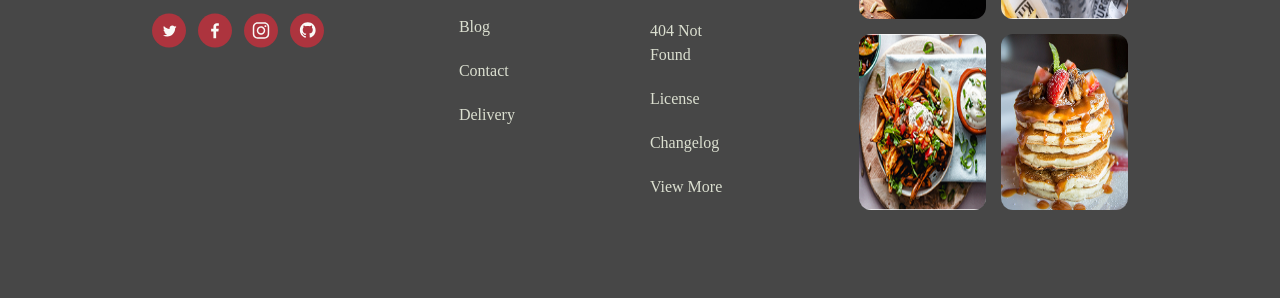
==== commit 633f7376: "more-css" ====
--- a/index.html
+++ b/index.html
@@ -125,30 +125,32 @@
                 </article>
             </div>
         </section>
-        <section class="about-us container">
-            <div class="about-us-info">
-                <img class="about-us-info-img" src="/imagenes/about-us.jpg" alt="">
-                <article class="about-us-info-box">
-                    <p class="about-us-info-box-title">Come and visit us</p>
-                    <p class="about-us-info-box-phone">(414) 857 - 0107</p>
-                    <p class="about-us-info-box-mail">happytummy@restaurant.com</p>
-                  <p class="about-us-info-box-address">837 W. Marshall Lane Marshalltown, IA 50158, Los Angeles</p>
-                </article>
-            </div>
-            <div class="about-us-text">
-                <h2 class="about-us-title">We provide healthy food for your family.</h2>
-                <p class="about-us-desc-main">Our story began with a vision to create a unique dining experience that
-                    merges
-                    fine dining,
-                    exceptional service, and a vibrant ambiance. Rooted in city's rich culinary culture, we aim to honor
-                    our local roots while infusing a global palate.</p>
-                <p class="about-us-desc">At place, we believe that dining is not just about food, but also about the
-                    overall experience. Our
-                    staff, renowned for their warmth and dedication, strives to make every visit an unforgettable event.
-                </p>
-                <a class="button button-xl about-us-link" href="">More About Us</a>
-            </div>
-        </section>
+        <div class="bg-grey">
+            <section class="about-us container">
+                <div class="about-us-info">
+                    <img class="about-us-info-img" src="/imagenes/about-us.jpg" alt="">
+                    <article class="about-us-info-box">
+                        <p class="about-us-info-box-title">Come and visit us</p>
+                        <p class="about-us-info-box-phone">(414) 857 - 0107</p>
+                        <p class="about-us-info-box-mail">happytummy@restaurant.com</p>
+                      <p class="about-us-info-box-address">837 W. Marshall Lane Marshalltown, IA 50158, Los Angeles</p>
+                    </article>
+                </div>
+                <div class="about-us-text">
+                    <h2 class="about-us-title">We provide healthy food for your family.</h2>
+                    <p class="about-us-desc-main">Our story began with a vision to create a unique dining experience that
+                        merges
+                        fine dining,
+                        exceptional service, and a vibrant ambiance. Rooted in city's rich culinary culture, we aim to honor
+                        our local roots while infusing a global palate.</p>
+                    <p class="about-us-desc">At place, we believe that dining is not just about food, but also about the
+                        overall experience. Our
+                        staff, renowned for their warmth and dedication, strives to make every visit an unforgettable event.
+                    </p>
+                    <a class="button button-xl about-us-link" href="">More About Us</a>
+                </div>
+            </section>
+        </div>
         <section class="services container">
             <h2 class="services-title">We also offer unique services for your events</h2>
             <div class="services-cards">
@@ -182,27 +184,29 @@
                 </article>
             </div>
         </section>
-        <section class="delivery container">
-            <div class="delivery-imgs">
-                <img class="delivery-img" src="/imagenes/chef.jpg"
-                    alt="un cocinero preparando la comida para un restuarante">
-                <img class="delivery-img" src="/imagenes/comida1.jpg"
-                    alt="encima de un mesa hay una sarten con gambas en una salsa">
-                <img class="delivery-img" src="/imagenes/comida2.jpg"
-                    alt="una mesa con brochetas encimas de muchos tipos de carne">
-            </div>
-            <div class="delivery-desc">
-                <h2 class="delivery-title">Fastest Food Delivery in City</h2>
-                <p class="delivery-desc">Our visual designer lets you quickly and of drag a down your way to customapps
-                    for both keep desktop.
-                </p>
-                <ul class="delivery-points">
-                    <li class="delivery-point-item">Delivery within 30 minutes</li>
-                    <li class="delivery-point-item">Best Offer & Prices</li>
-                    <li class="delivery-point-item">Online Services Available</li>
-                </ul>
-            </div>
-        </section>
+        <div class="bg-grey">
+            <section class="delivery container">
+                <div class="delivery-imgs">
+                    <img class="delivery-img" src="/imagenes/chef.jpg"
+                        alt="un cocinero preparando la comida para un restuarante">
+                    <img class="delivery-img" src="/imagenes/comida1.jpg"
+                        alt="encima de un mesa hay una sarten con gambas en una salsa">
+                    <img class="delivery-img" src="/imagenes/comida2.jpg"
+                        alt="una mesa con brochetas encimas de muchos tipos de carne">
+                </div>
+                <div class="delivery-desc">
+                    <h2 class="delivery-title">Fastest Food Delivery in City</h2>
+                    <p class="delivery-desc">Our visual designer lets you quickly and of drag a down your way to customapps
+                        for both keep desktop.
+                    </p>
+                    <ul class="delivery-points">
+                        <li class="delivery-point-item">Delivery within 30 minutes</li>
+                        <li class="delivery-point-item">Best Offer & Prices</li>
+                        <li class="delivery-point-item">Online Services Available</li>
+                    </ul>
+                </div>
+            </section>
+        </div>
         <div class="bg-white">
             <section class="opinions container">
                 <h2 class="opinion-title">What Our Customers Say</h2>
@@ -251,6 +255,8 @@
                     </article>
                 </div>
             </section>
+        </div>
+        <div class="bg-grey">
             <section class="blog container">
                 <div class="blog-header">
                     <h2 class="blog-title">Our Blog & Articles</h2>
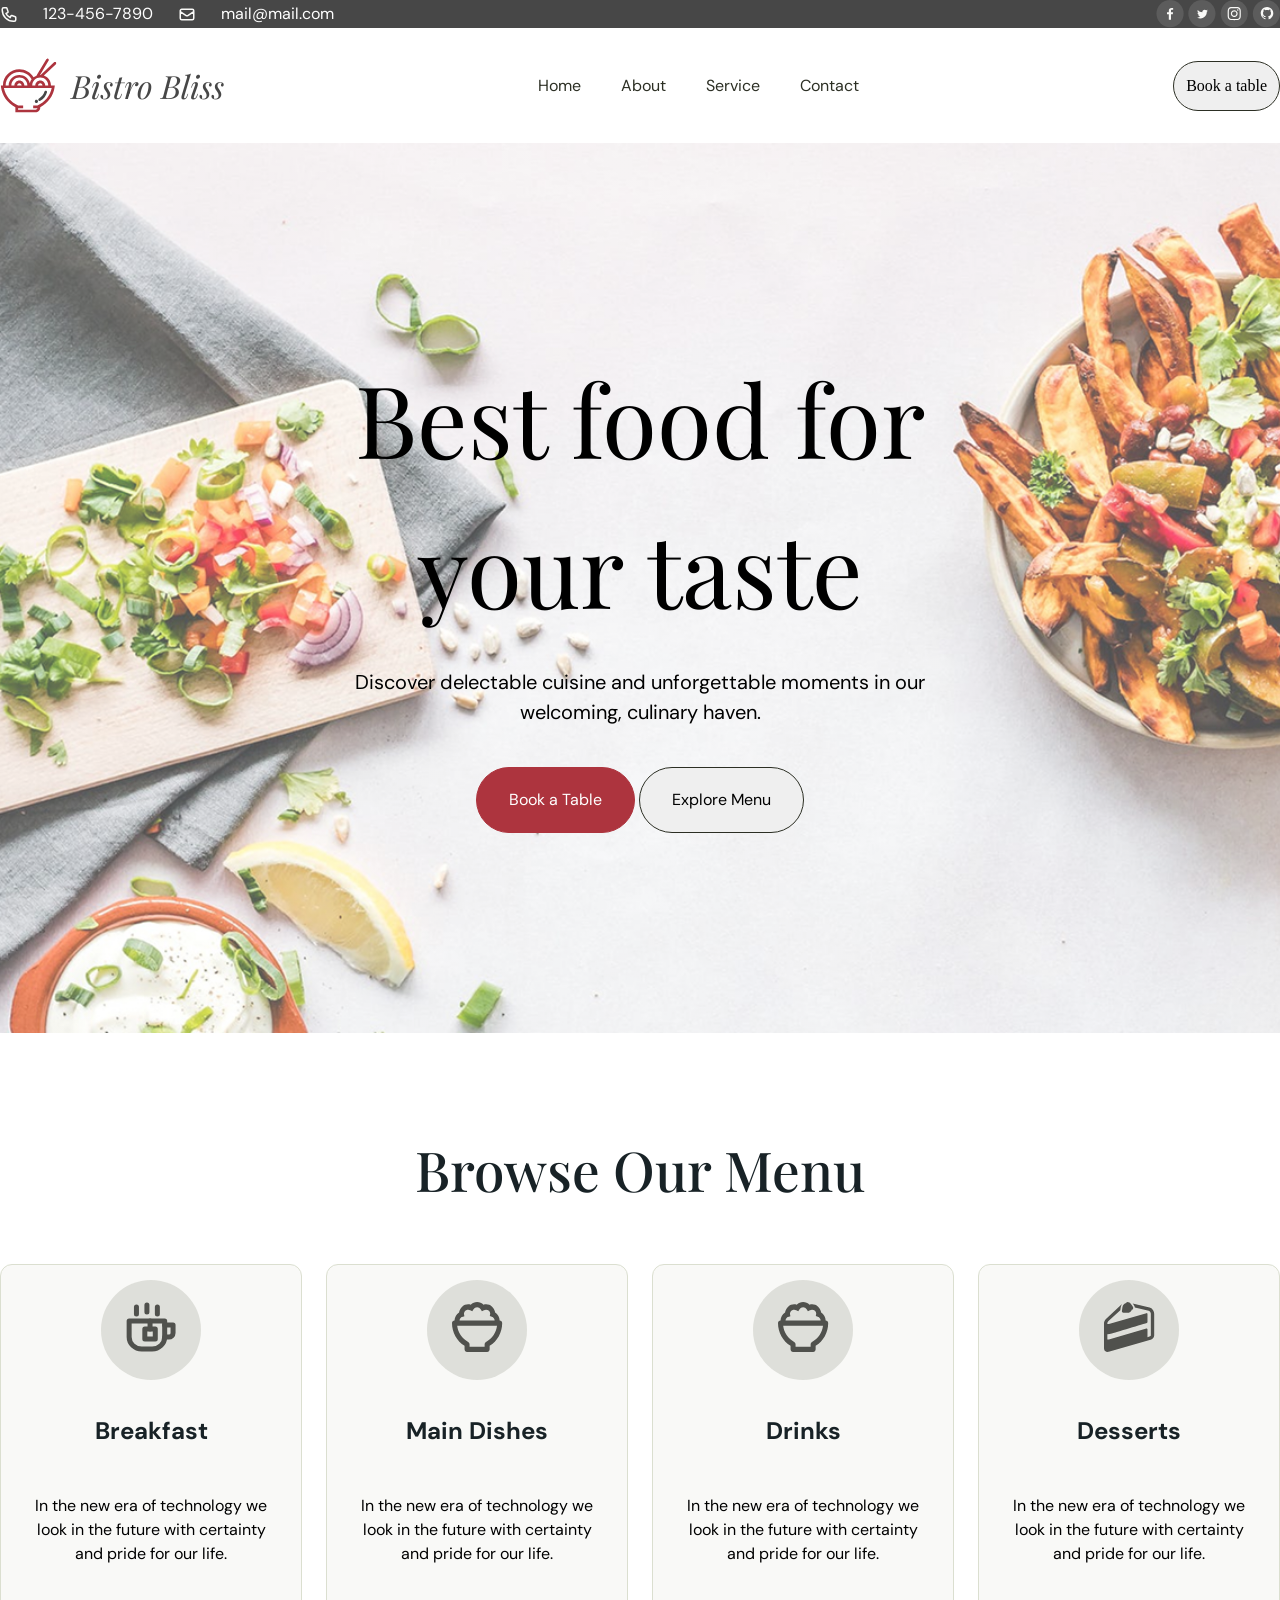
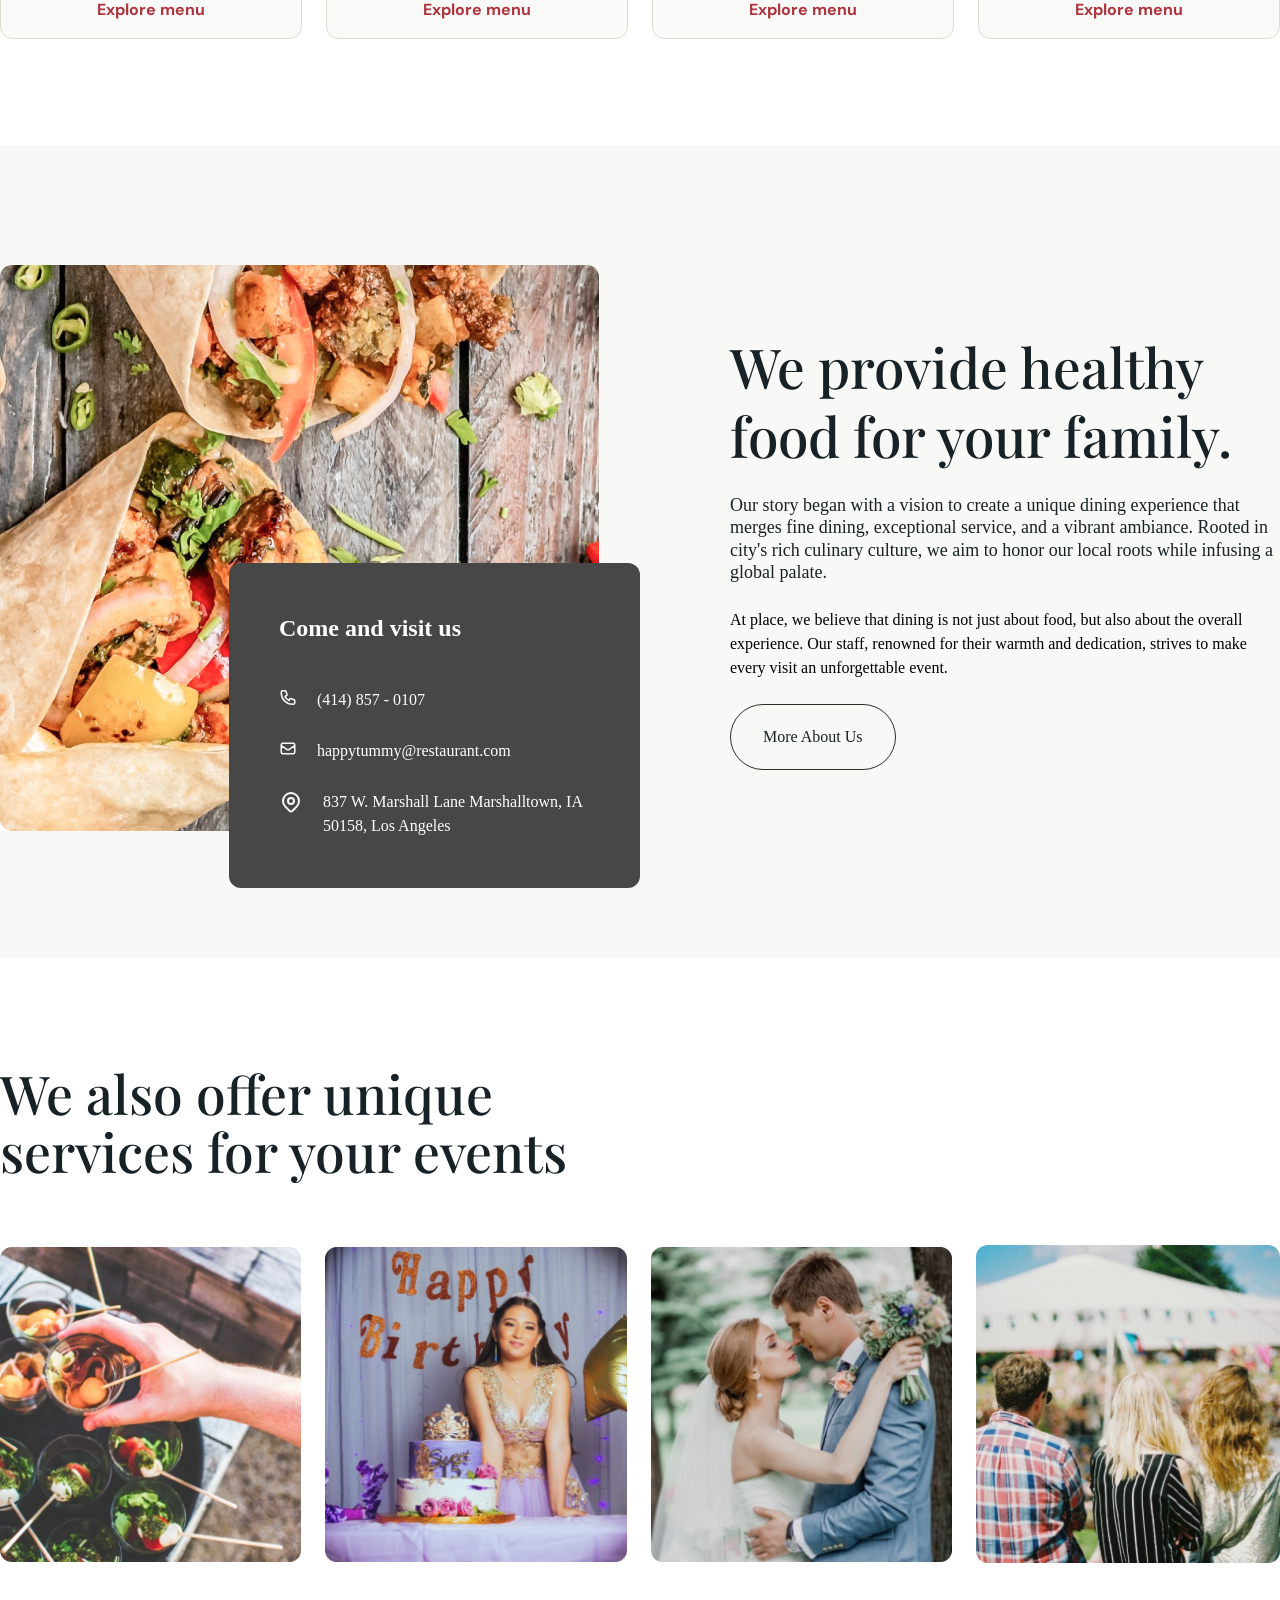
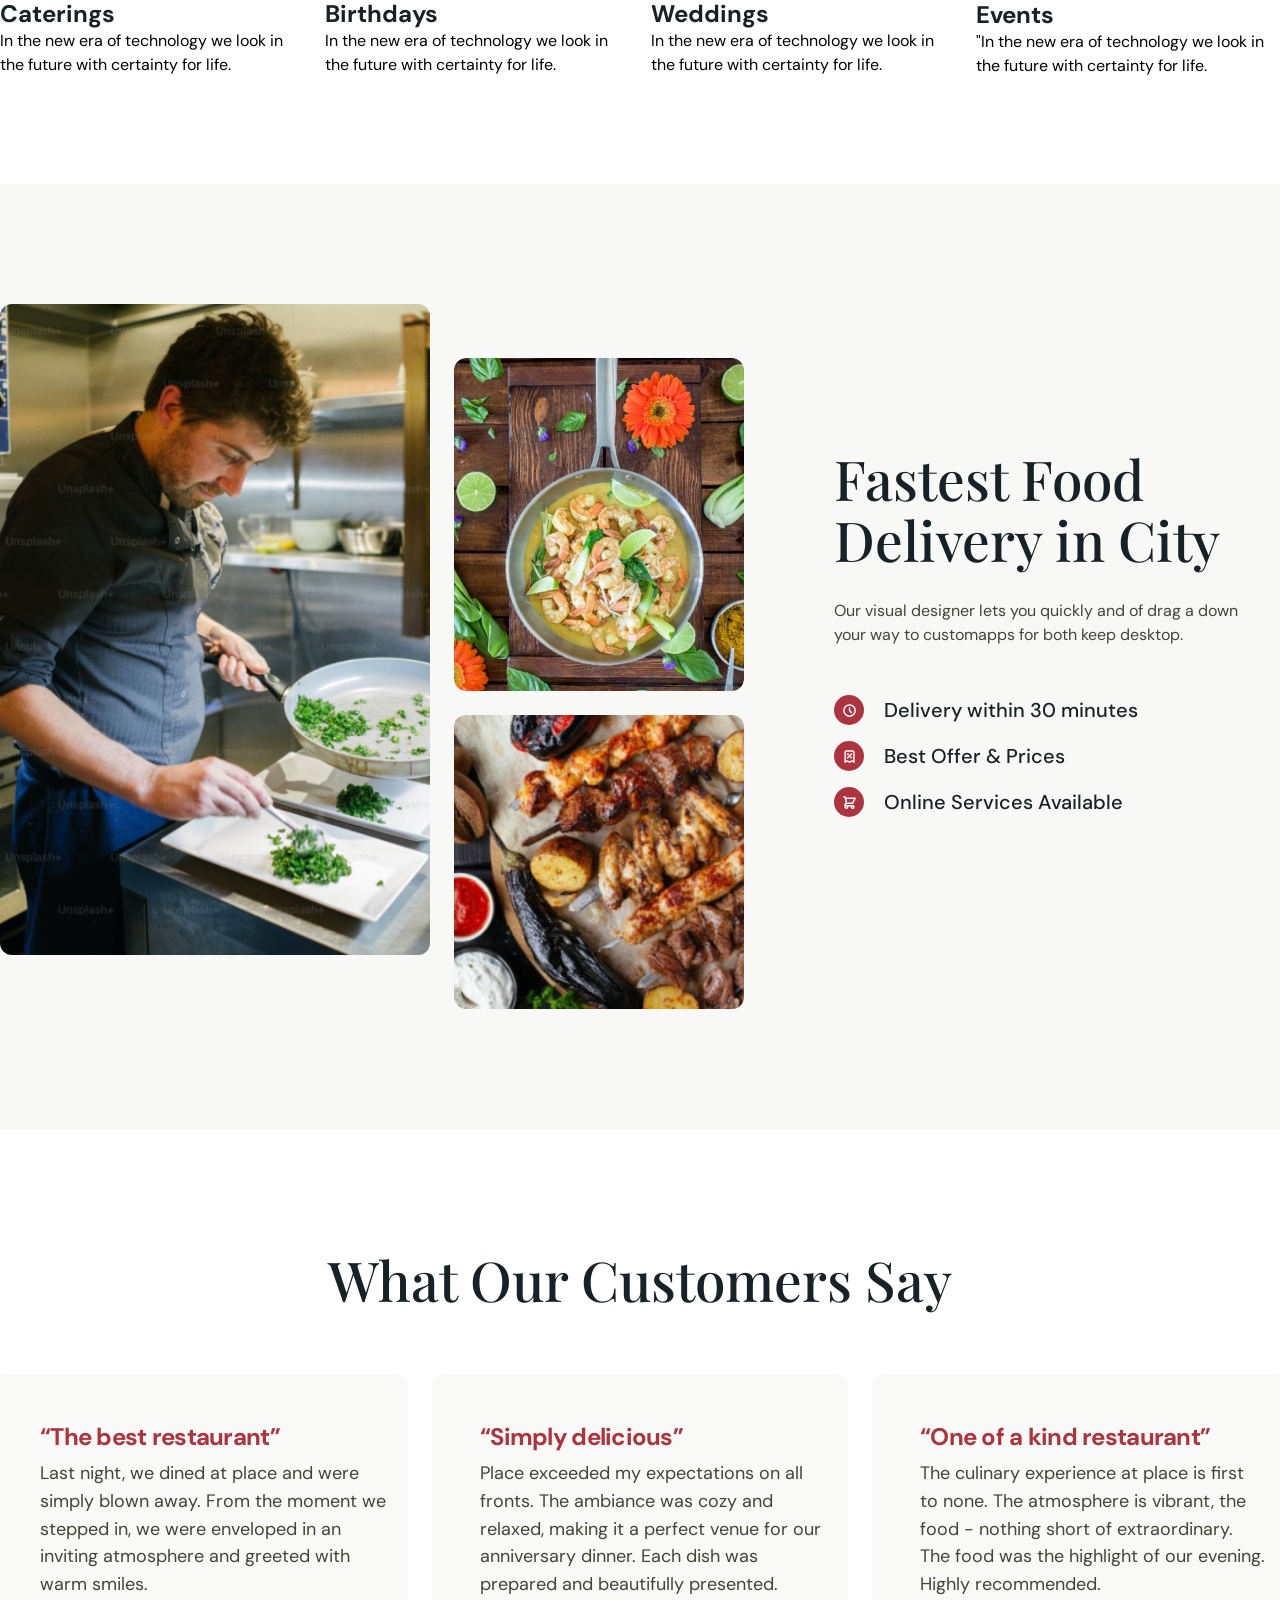
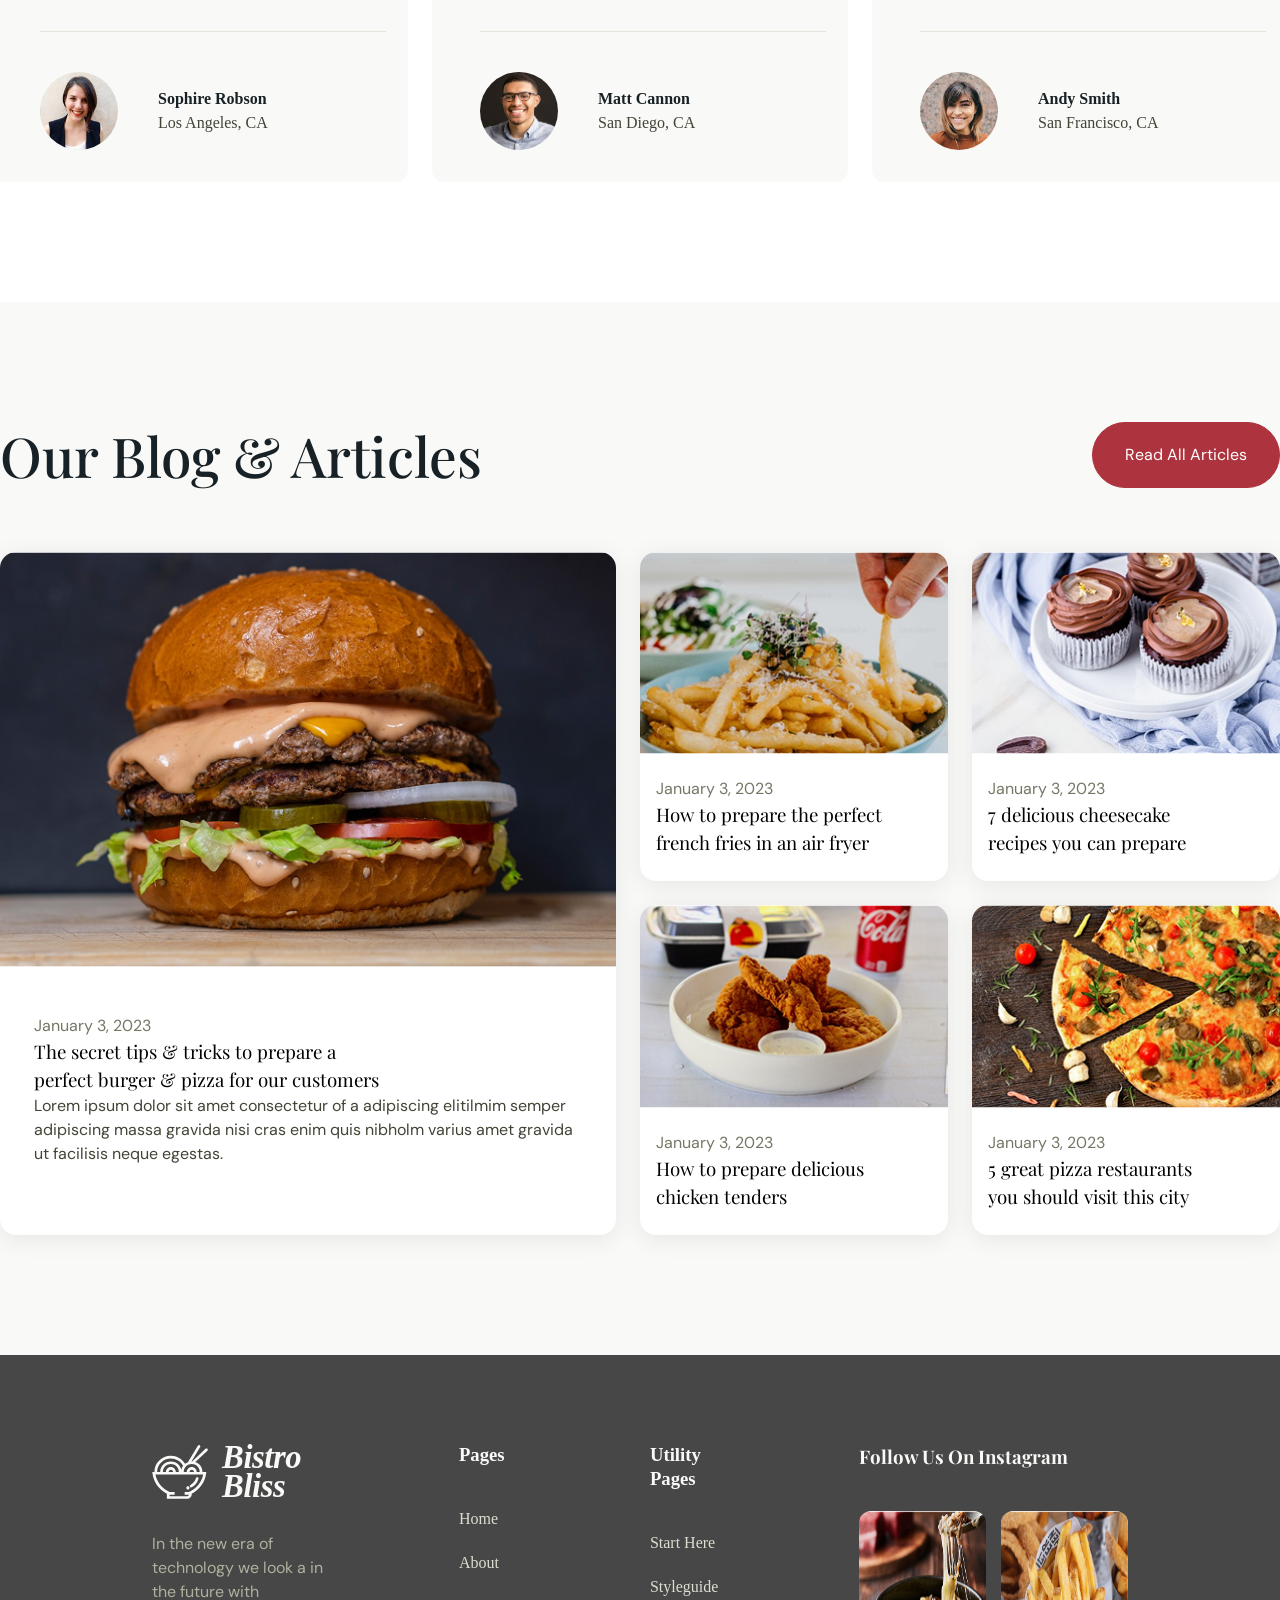
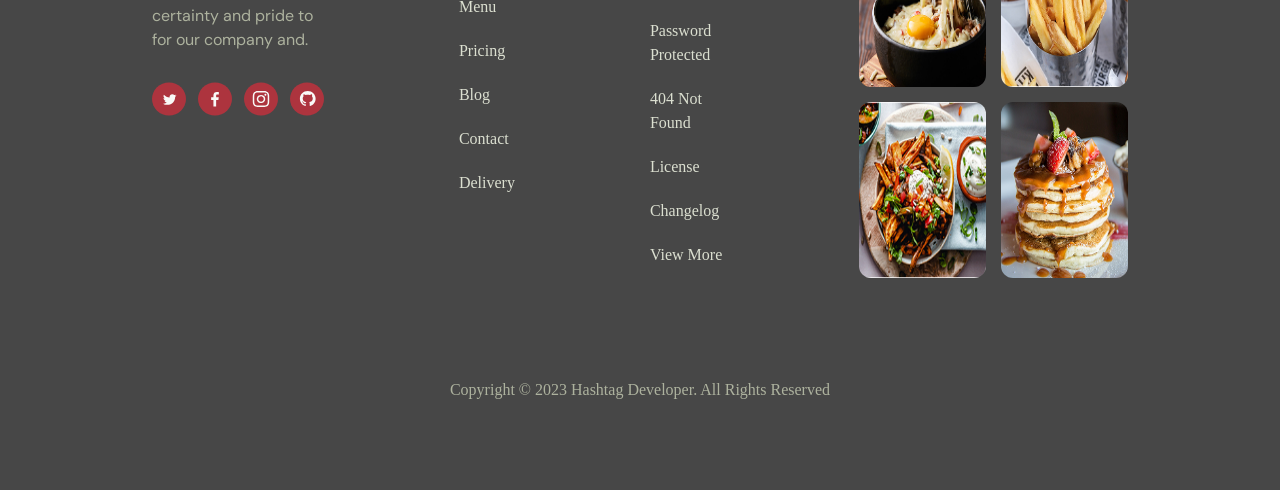
==== commit 06ad705e: "details-css" ====
--- a/index.html
+++ b/index.html
@@ -5,14 +5,16 @@
     <meta charset="UTF-8">
     <meta name="viewport" content="width=device-width, initial-scale=1.0">
     <title>Document</title>
-    <link rel="stylesheet" href="/css/style.css">
     <link rel="preconnect" href="https://fonts.googleapis.com">
     <link rel="preconnect" href="https://fonts.gstatic.com" crossorigin>
     <link
-        href="https://fonts.googleapis.com/css2?family=DM+Sans:ital,opsz,wght@0,9..40,100..1000;1,9..40,100..1000&display=swap"
+        href="https://fonts.googleapis.com/css2?family=DM+Sans:ital,opsz,wght@0,9..40,100..1000;1,9..40,100..1000&family=Playfair+Display:ital,wght@0,400..900;1,400..900&display=swap"
         rel="stylesheet">
+    <link rel="stylesheet" href="/css/style.css">
 </head>
+
 <body>
+
     <header>
         <div class="bg-dark-grey">
             <nav class="top-bar container">
@@ -43,7 +45,7 @@
         <div class="main-menu container">
             <div class="logo">
                 <img src="/imagenes/japanese-food.svg" alt="Logo del restaurante Bistro Bliss">
-                <h1>Bistro Bliss</h1>
+                <h1 class="name-bar-title">Bistro Bliss</h1>
             </div>
             <nav class="menu">
                 <ul class="menu-list">
@@ -64,6 +66,7 @@
             <button class="button">Book a table</button>
         </div>
     </header>
+
     <main>
         <section class="hero-banner">
             <div class="hero-banner-content">
@@ -80,47 +83,37 @@
             <h3 class="our-menu-title">Browse Our Menu</h3>
             <div class="our-menu-cards">
                 <article class="our-menu-card">
-                    <div class="our-menu-card-content">
-                        <div class="our-menu-card-img-content">
-                            <img class="our-menu-card-img" src="/imagenes/Breakfast.svg" alt="">
-                        </div>
-                        <h4 class="our-menu-card-title">Breakfast</h4>
-                        <p class="our-menu-card-desc">In the new era of technology we look in the future with certainty
-                            and
-                            pride for our life.</p>
+                    <div class="our-menu-card-img-content">
+                        <img class="our-menu-card-img" src="/imagenes/Breakfast.svg" alt="">
                     </div>
+                    <h4 class="our-menu-card-title">Breakfast</h4>
+                    <p class="our-menu-card-desc">In the new era of technology we look in the future with certainty
+                        and
+                        pride for our life.</p>
                     <a class="our-menu-card-link" href="">Explore menu</a>
                 </article>
                 <article class="our-menu-card">
-                    <div class="our-menu-card-content">
-                        <div class="our-menu-card-img-content">
-                            <div class="our-menu-card-img-content">
-                                <img class="our-menu-card-img" src="/imagenes/main.dishes.svg" alt="">
-                            </div>
-                        </div>
-                        <h4 class="our-menu-card-title">Main Dishes</h4>
-                        <p>In the new era of technology we look in the future with certainty and pride for our life.</p>
+                    <div class="our-menu-card-img-content">
+                        <img class="our-menu-card-img" src="/imagenes/main.dishes.svg" alt="">
                     </div>
+                    <h4 class="our-menu-card-title">Main Dishes</h4>
+                    <p>In the new era of technology we look in the future with certainty and pride for our life.</p>
                     <a class="our-menu-card-link" href="">Explore menu</a>
                 </article>
                 <article class="our-menu-card">
-                    <div class="our-menu-card-content">
-                        <div class="our-menu-card-img-content">
-                            <img class="our-menu-card-img" src="/imagenes/drinks.svg" alt="">
-                        </div>
-                        <h4 class="our-menu-card-title">Drinks</h4>
-                        <p>In the new era of technology we look in the future with certainty and pride for our life.</p>
+                    <div class="our-menu-card-img-content">
+                        <img class="our-menu-card-img" src="/imagenes/drinks.svg" alt="">
                     </div>
+                    <h4 class="our-menu-card-title">Drinks</h4>
+                    <p>In the new era of technology we look in the future with certainty and pride for our life.</p>
                     <a class="our-menu-card-link" href="">Explore menu</a>
                 </article>
                 <article class="our-menu-card">
-                    <div class="our-menu-card-content">
-                        <div class="our-menu-card-img-content">
-                            <img class="our-menu-card-img" src="/imagenes/desert.svg" alt="">
-                        </div>
-                        <h4 class="our-menu-card-title">Desserts</h4>
-                        <p>In the new era of technology we look in the future with certainty and pride for our life.</p>
+                    <div class="our-menu-card-img-content">
+                        <img class="our-menu-card-img" src="/imagenes/desert.svg" alt="">
                     </div>
+                    <h4 class="our-menu-card-title">Desserts</h4>
+                    <p>In the new era of technology we look in the future with certainty and pride for our life.</p>
                     <a class="our-menu-card-link" href="">Explore menu</a>
                 </article>
             </div>
@@ -133,19 +126,23 @@
                         <p class="about-us-info-box-title">Come and visit us</p>
                         <p class="about-us-info-box-phone">(414) 857 - 0107</p>
                         <p class="about-us-info-box-mail">happytummy@restaurant.com</p>
-                      <p class="about-us-info-box-address">837 W. Marshall Lane Marshalltown, IA 50158, Los Angeles</p>
+                        <p class="about-us-info-box-address">837 W. Marshall Lane Marshalltown, IA 50158, Los Angeles
+                        </p>
                     </article>
                 </div>
                 <div class="about-us-text">
                     <h2 class="about-us-title">We provide healthy food for your family.</h2>
-                    <p class="about-us-desc-main">Our story began with a vision to create a unique dining experience that
+                    <p class="about-us-desc-main">Our story began with a vision to create a unique dining experience
+                        that
                         merges
                         fine dining,
-                        exceptional service, and a vibrant ambiance. Rooted in city's rich culinary culture, we aim to honor
+                        exceptional service, and a vibrant ambiance. Rooted in city's rich culinary culture, we aim to
+                        honor
                         our local roots while infusing a global palate.</p>
                     <p class="about-us-desc">At place, we believe that dining is not just about food, but also about the
                         overall experience. Our
-                        staff, renowned for their warmth and dedication, strives to make every visit an unforgettable event.
+                        staff, renowned for their warmth and dedication, strives to make every visit an unforgettable
+                        event.
                     </p>
                     <a class="button button-xl about-us-link" href="">More About Us</a>
                 </div>
@@ -196,7 +193,8 @@
                 </div>
                 <div class="delivery-desc">
                     <h2 class="delivery-title">Fastest Food Delivery in City</h2>
-                    <p class="delivery-desc">Our visual designer lets you quickly and of drag a down your way to customapps
+                    <p class="delivery-desc">Our visual designer lets you quickly and of drag a down your way to
+                        customapps
                         for both keep desktop.
                     </p>
                     <ul class="delivery-points">
@@ -260,19 +258,23 @@
             <section class="blog container">
                 <div class="blog-header">
                     <h2 class="blog-title">Our Blog & Articles</h2>
-                    <a href="blog-details.html" class="article-header-buton button button-xl button-red">Read All Articles</a>
+                    <a href="blog-details.html" class="article-header-buton button button-xl button-red">Read All
+                        Articles</a>
                 </div>
                 <div class="blog-articles">
                     <article class="blog-article blog-article-main">
                         <img class="blog-article-img" src="imagenes/burguer.jpg" alt="">
                         <div class="blog-article-data">
                             <time class="blog-article-date" datetime="">January 3, 2023</time>
-                            <h3 class="blog-article-title">The secret tips & tricks to prepare a perfect burger & pizza for
+                            <h3 class="blog-article-title">The secret tips & tricks to prepare a perfect burger & pizza
+                                for
                                 our
                                 customers</h3>
-                            <p class="blog-article-desc">Lorem ipsum dolor sit amet consectetur of a adipiscing elitilmim
+                            <p class="blog-article-desc">Lorem ipsum dolor sit amet consectetur of a adipiscing
+                                elitilmim
                                 semper
-                                adipiscing massa gravida nisi cras enim quis nibholm varius amet gravida ut facilisis neque
+                                adipiscing massa gravida nisi cras enim quis nibholm varius amet gravida ut facilisis
+                                neque
                                 egestas.</p>
                         </div>
                     </article>
@@ -308,12 +310,13 @@
             </section>
         </div>
     </main>
+
     <footer class="footer">
         <div class="footer-info">
             <div class="footer-info-company">
                 <div class="logo">
-                    <img class="logo" src="/imagenes/japanese-food.svg" alt="Logo del restaurante Bistro Bliss">
-                    <h1>Bistro Bliss</h1>
+                    <img class="logo" src="/imagenes/japanese-food-white.svg" alt="Logo del restaurante Bistro Bliss">
+                     <h1>Bistro Bliss</h1>
                 </div>
                 <p class="footer-info-company-desc">In the new era of technology we look a in the future with
                     certainty
@@ -332,7 +335,7 @@
                         </li>
                         <li>
                             <a href="#"><img src="/imagenes/github-rojo.svg" alt="logo de github en rojo"></a>
-                        
+
                     </ul>
                 </nav>
             </div>
@@ -373,7 +376,9 @@
         </div>
         </div>
         </div>
+        <p class="footer-copyright">Copyright © 2023 Hashtag Developer. All Rights Reserved</p>
     </footer>
+
 </body>
 
 </html>
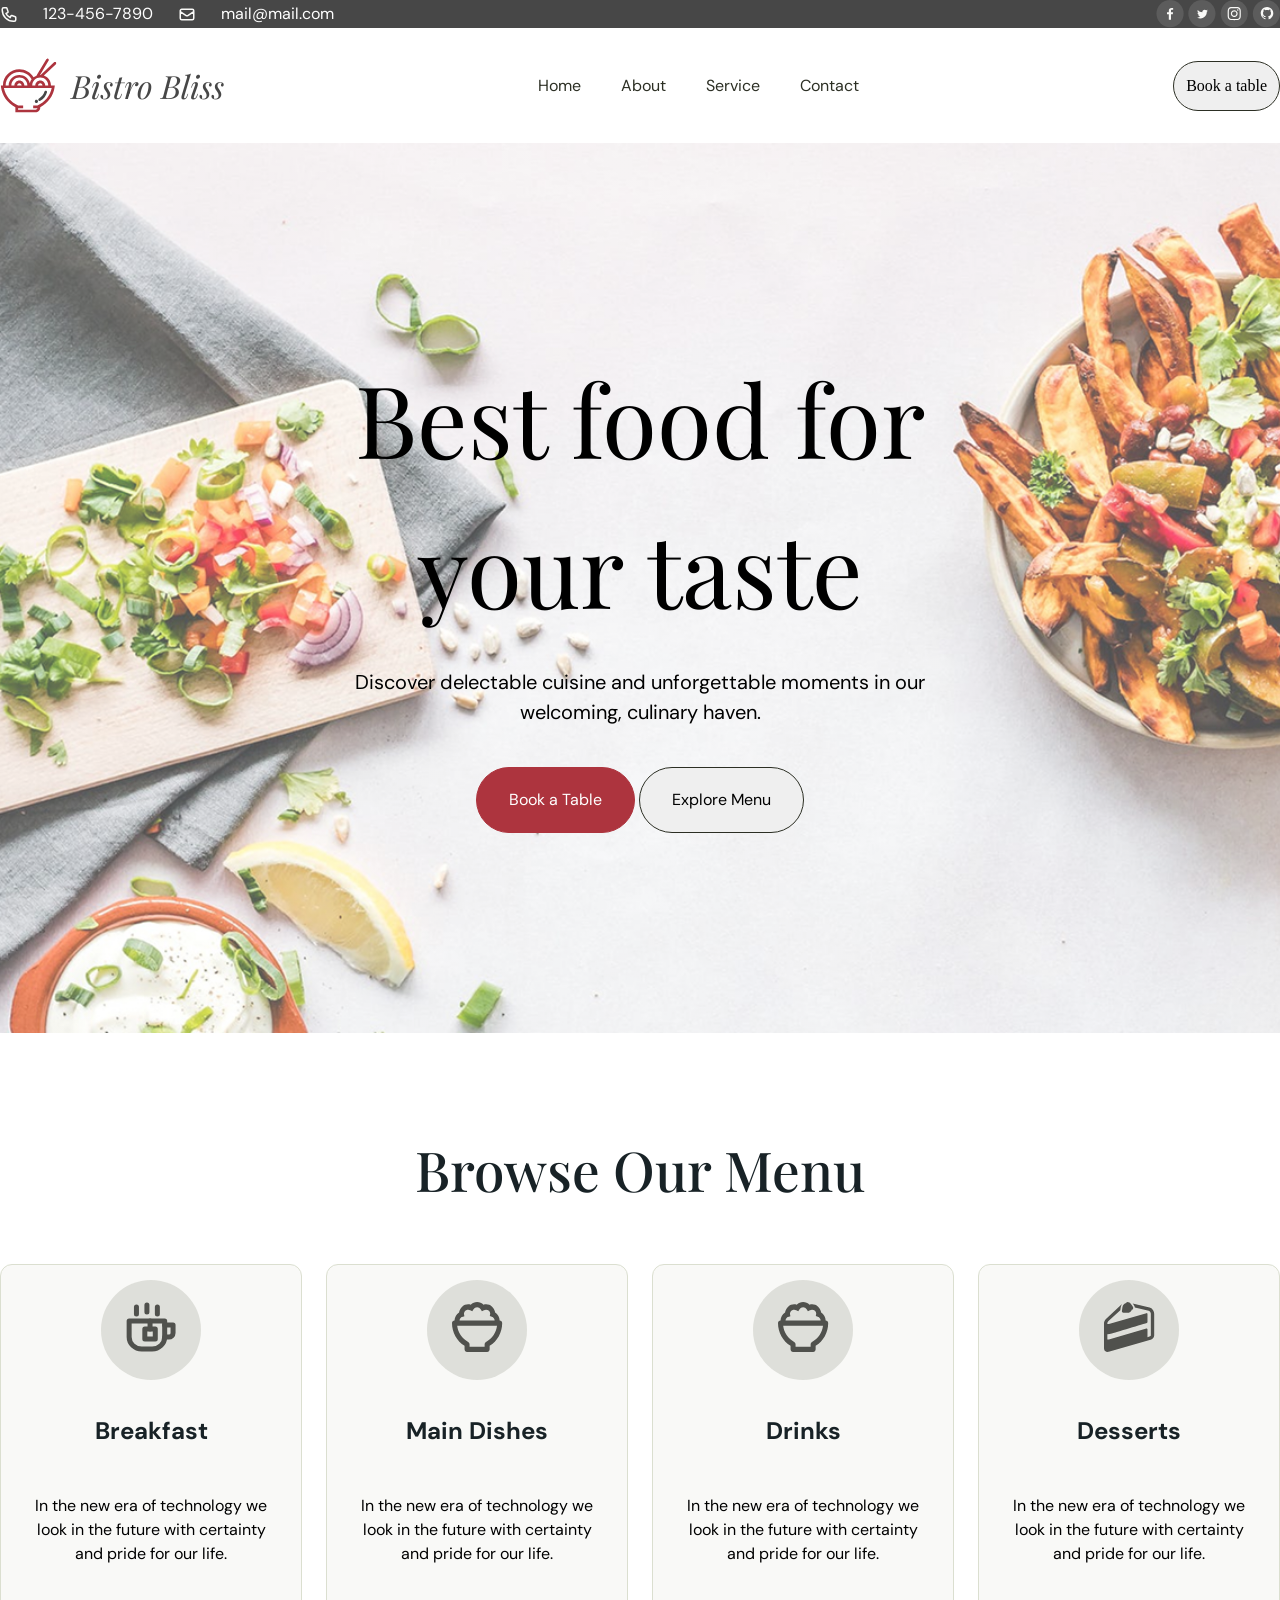
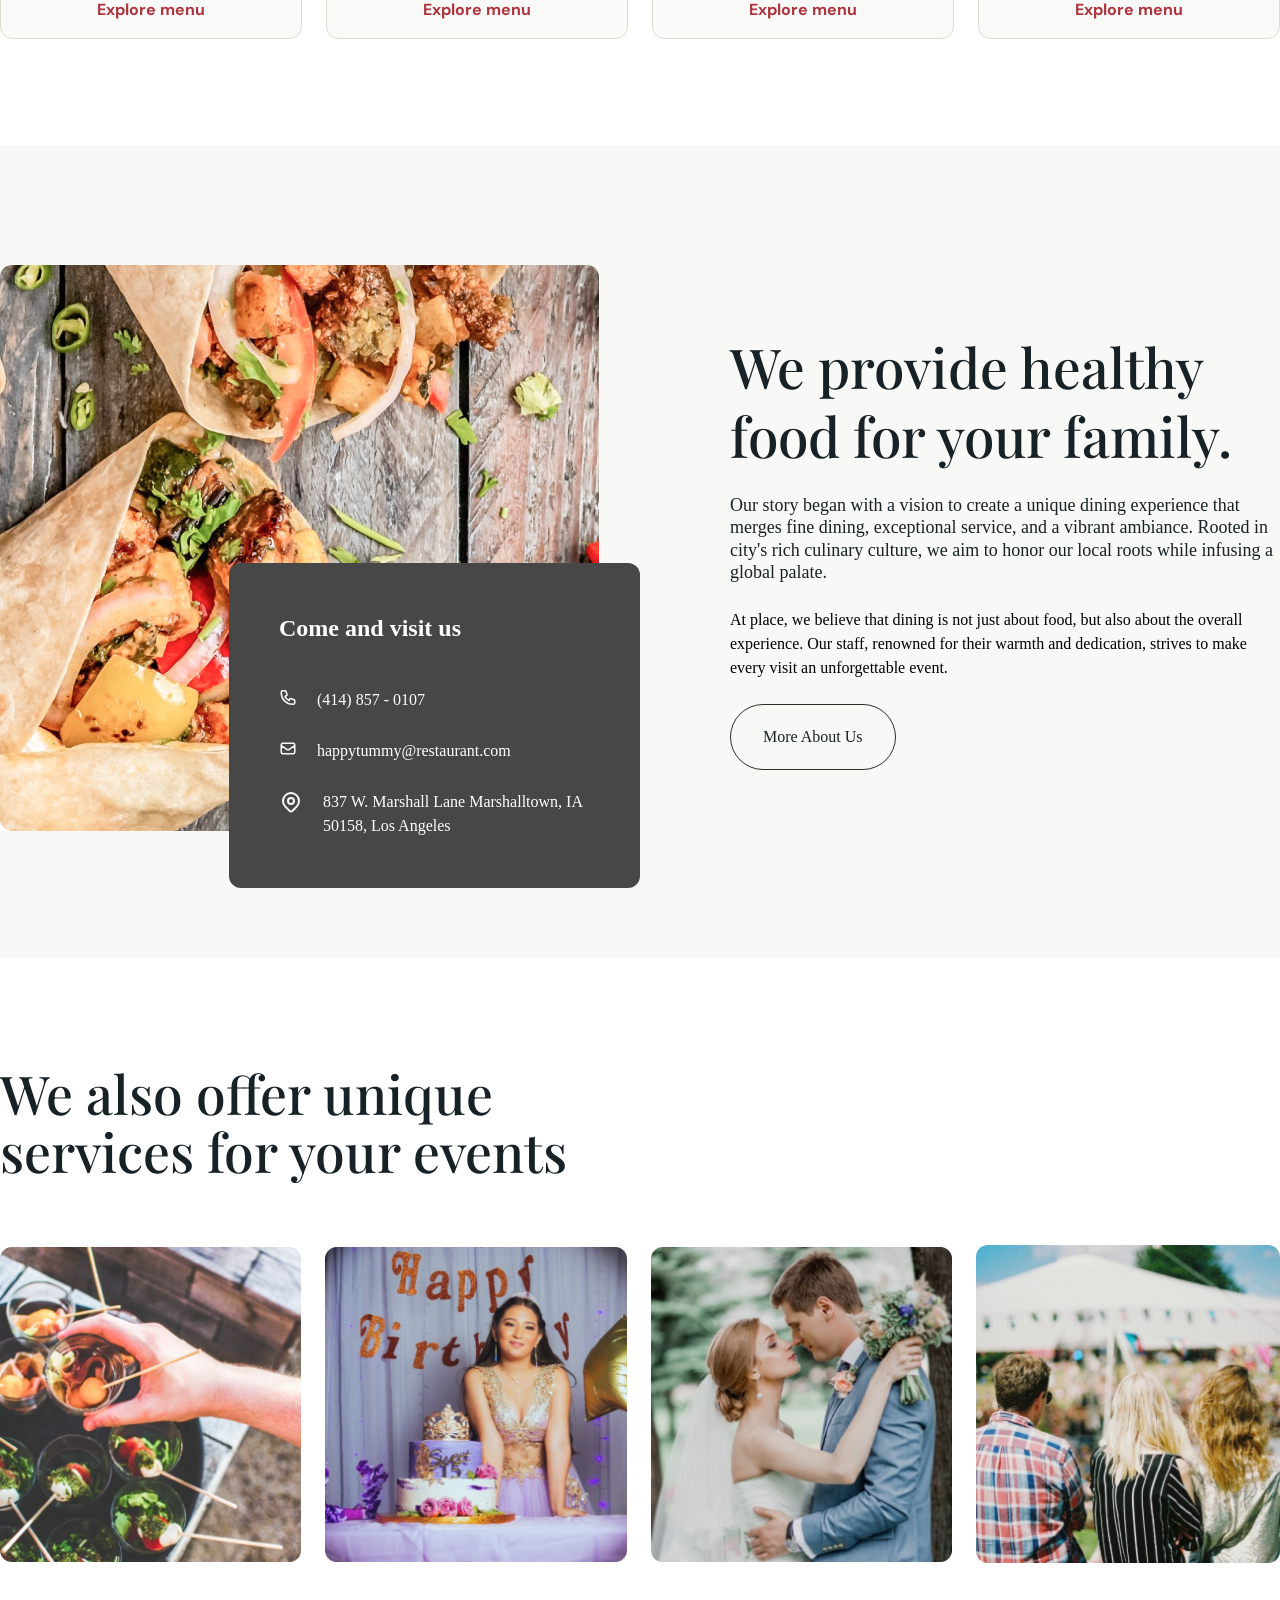
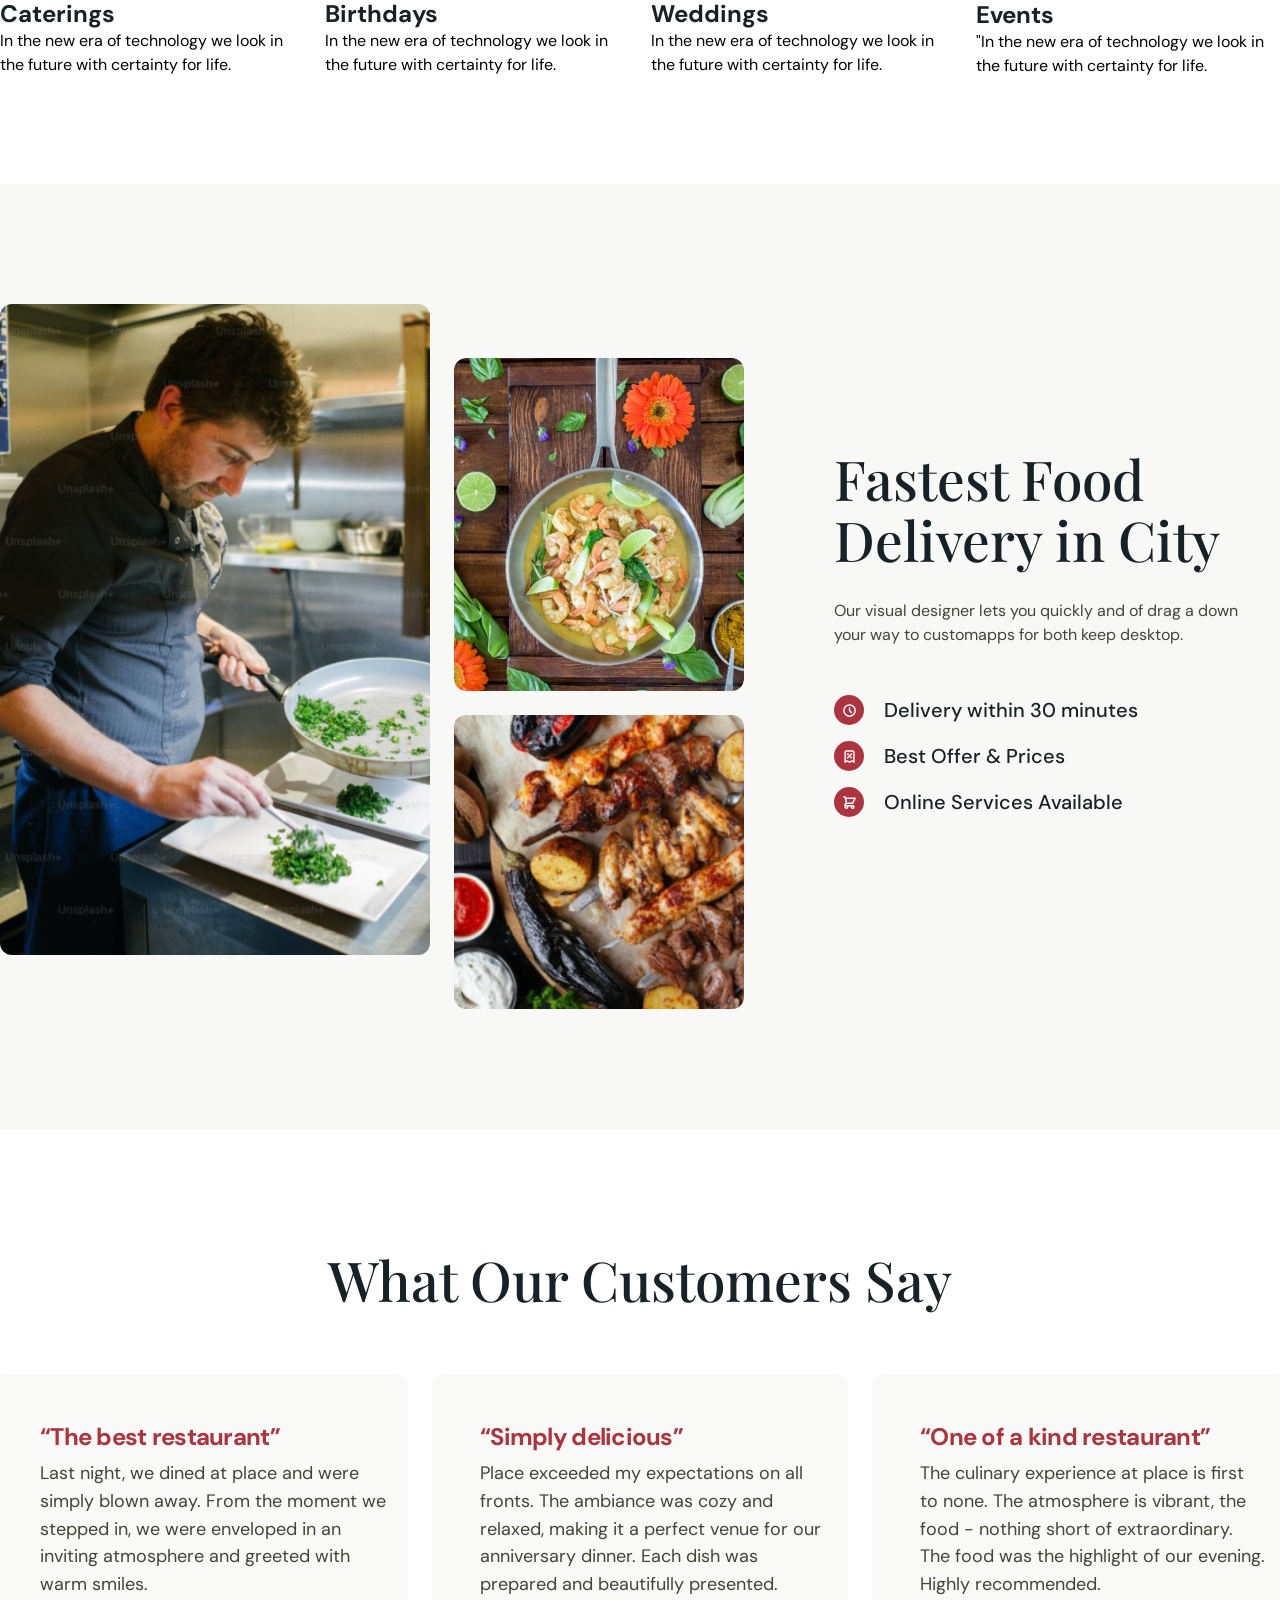
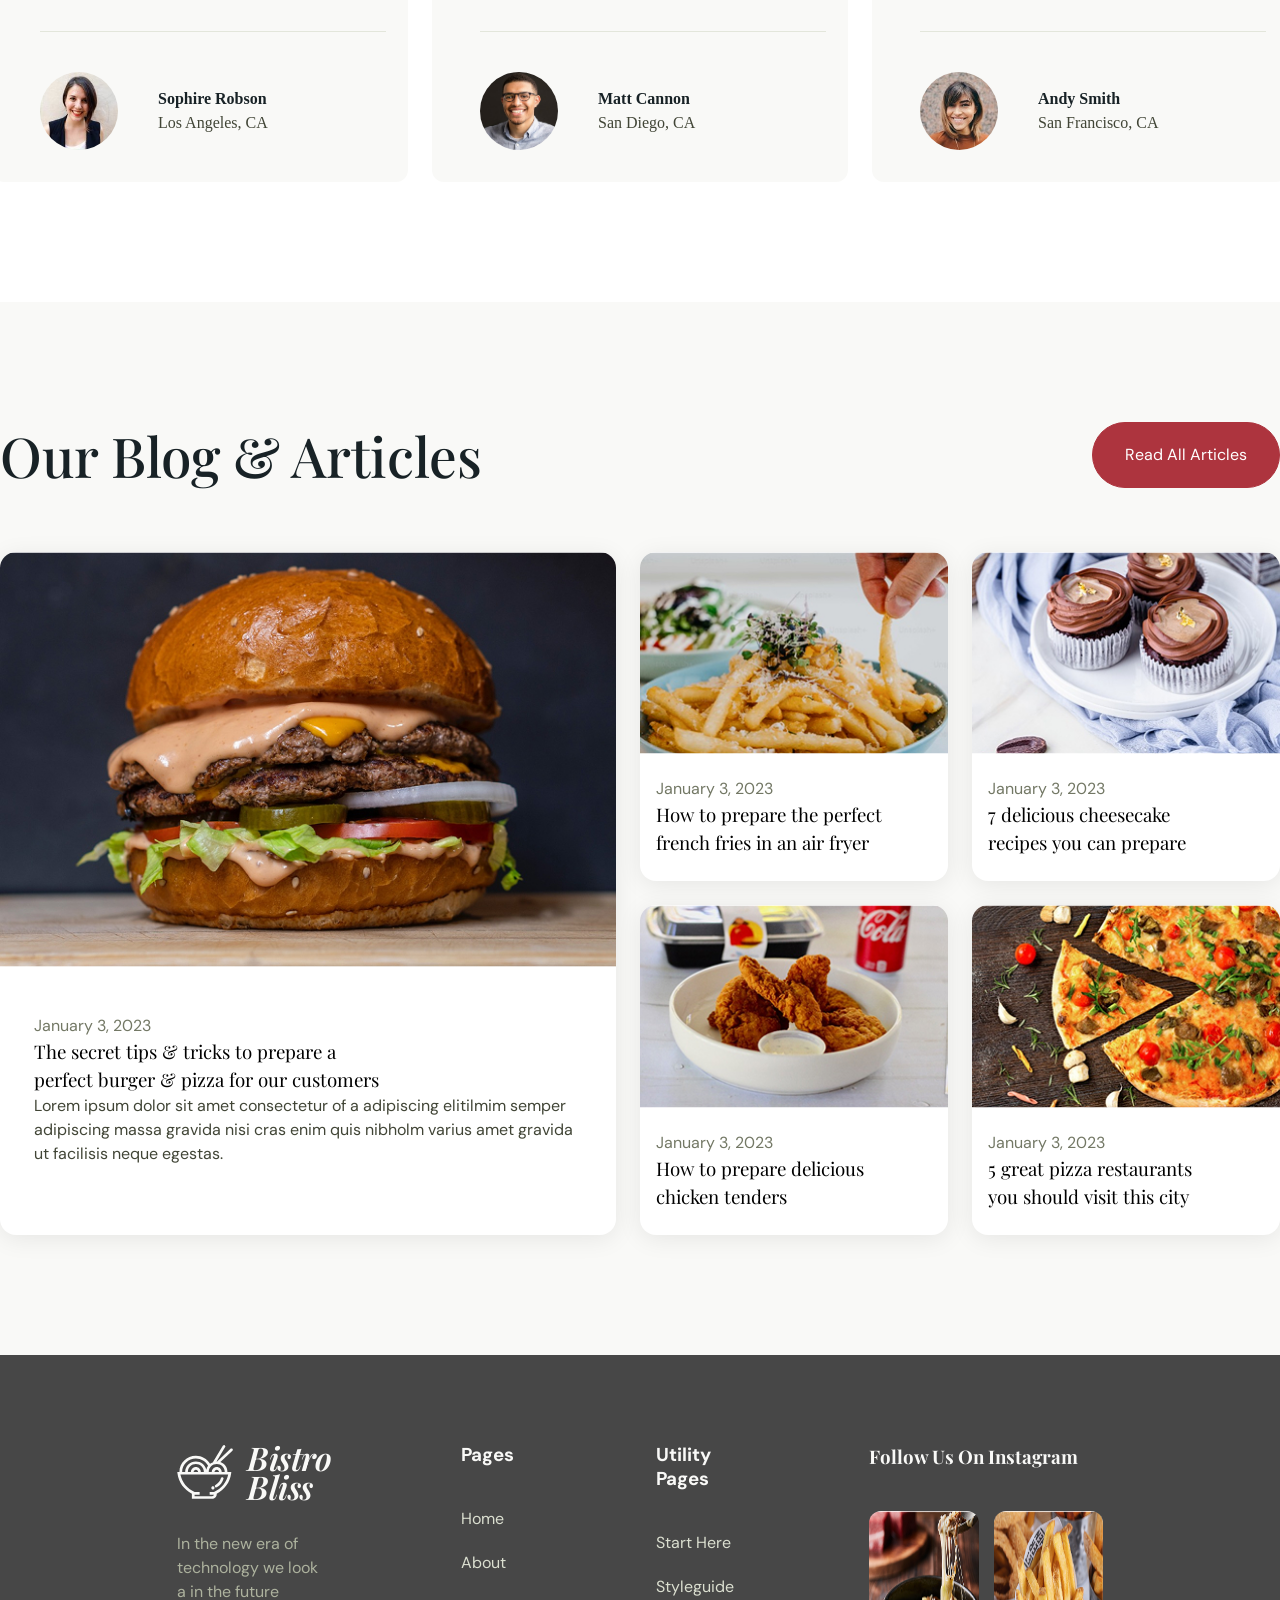
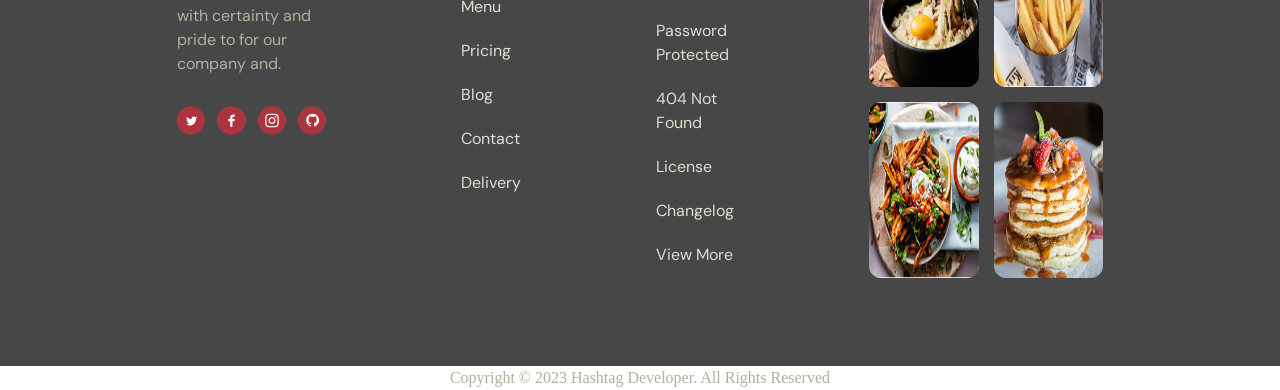
==== commit 1cfbe957: "final-details" ====
--- a/index.html
+++ b/index.html
@@ -311,73 +311,75 @@
         </div>
     </main>
 
+    <div class="bg-dark-grey">
     <footer class="footer">
-        <div class="footer-info">
-            <div class="footer-info-company">
-                <div class="logo">
-                    <img class="logo" src="/imagenes/japanese-food-white.svg" alt="Logo del restaurante Bistro Bliss">
-                     <h1>Bistro Bliss</h1>
-                </div>
-                <p class="footer-info-company-desc">In the new era of technology we look a in the future with
-                    certainty
-                    and pride to for our
-                    company and.</p>
-                <nav class="top-bar-social">
-                    <ul class="footer-social-menu">
-                        <li>
-                            <a href="#"><img src="/imagenes/twiter-rojo.svg" alt="logo de twiter en rojo"></a>
-                        </li>
-                        <li>
-                            <a href="#"><img src="/imagenes/facebook-rojo.svg" alt="logo de facebook en rojo"></a>
-                        </li>
-                        <li>
-                            <a href="#"><img src="/imagenes/instagram-rojo.svg" alt="logo de instagram en rojo"></a>
-                        </li>
-                        <li>
-                            <a href="#"><img src="/imagenes/github-rojo.svg" alt="logo de github en rojo"></a>
-
-                    </ul>
-                </nav>
-            </div>
-            <div class="footer-info-pages">
-                <h3 class="footer-info-pages-title">Pages</h3>
-                <ul class="footer-info-page-menu">
-                    <li class="footer-info-page-menu-item">Home</li>
-                    <li class="footer-info-page-menu-item">About</li>
-                    <li class="footer-info-page-menu-item">Menu</li>
-                    <li class="footer-info-page-menu-item">Pricing</li>
-                    <li class="footer-info-page-menu-item">Blog</li>
-                    <li class="footer-info-page-menu-item">Contact</li>
-                    <li class="footer-info-page-menu-item">Delivery</li>
-                </ul>
-            </div>
-            <div class="footer-info-utility">
-                <h3 class="footer-info-utility-title">Utility Pages</h3>
-                <ul class="footer-info-utility-menu">
-                    <li class="footer-info-utility-menu-item">Start Here</li>
-                    <li class="footer-info-utility-menu-item">Styleguide</li>
-                    <li class="footer-info-utility-menu-item">Password Protected</li>
-                    <li class="footer-info-utility-menu-item">404 Not Found</li>
-                    <li class="footer-info-utility-menu-item">License</li>
-                    <li class="footer-info-utility-menu-item">Changelog</li>
-                    <li class="footer-info-utility-menu-item">View More</li>
-                </ul>
-            </div>
-            <div class="footer-info-instagram">
-                <h3 class="footer-title">Follow Us On Instagram</h3>
-                <div class="footer-info-instagram-grid">
-                    <img class="footer-info-instagram-img" src="/imagenes/instagram1.jpg" alt="">
-                    <img class="footer-info-instagram-img" src="/imagenes/instagram2.jpg" alt="">
-                    <img class="footer-info-instagram-img" src="/imagenes/instagram3.jpg" alt="">
+            <div class="footer-info">
+                <div class="footer-info-company">
+                    <div class="logo">
+                        <img class="logo" src="/imagenes/japanese-food-white.svg" alt="Logo del restaurante Bistro Bliss">
+                        <h1 class="footer-title-bar">Bistro Bliss</h1>
+                    </div>
+                    <p class="footer-info-company-desc">In the new era of technology we look a in the future with
+                        certainty
+                        and pride to for our
+                        company and.</p>
+                        <nav class="top-bar-social">
+                            <ul class="footer-social-menu">
+                                <li>
+                                    <a href="#"><img src="/imagenes/twiter-rojo.svg" alt="logo de twiter en rojo"></a>
+                                </li>
+                                <li>
+                                    <a href="#"><img src="/imagenes/facebook-rojo.svg" alt="logo de facebook en rojo"></a>
+                                </li>
+                                <li>
+                                    <a href="#"><img src="/imagenes/instagram-rojo.svg" alt="logo de instagram en rojo"></a>
+                                </li>
+                                <li>
+                                    <a href="#"><img src="/imagenes/github-rojo.svg" alt="logo de github en rojo"></a>
+                                    
+                                </ul>
+                            </nav>
+                        </div>
+                        <div class="footer-info-pages">
+                            <h3 class="footer-info-pages-title">Pages</h3>
+                            <ul class="footer-info-page-menu">
+                                <li class="footer-info-page-menu-item">Home</li>
+                                <li class="footer-info-page-menu-item">About</li>
+                                <li class="footer-info-page-menu-item">Menu</li>
+                                <li class="footer-info-page-menu-item">Pricing</li>
+                                <li class="footer-info-page-menu-item">Blog</li>
+                                <li class="footer-info-page-menu-item">Contact</li>
+                                <li class="footer-info-page-menu-item">Delivery</li>
+                            </ul>
+                        </div>
+                        <div class="footer-info-utility">
+                            <h3 class="footer-info-utility-title">Utility Pages</h3>
+                            <ul class="footer-info-utility-menu">
+                                <li class="footer-info-utility-menu-item">Start Here</li>
+                                <li class="footer-info-utility-menu-item">Styleguide</li>
+                                <li class="footer-info-utility-menu-item">Password Protected</li>
+                                <li class="footer-info-utility-menu-item">404 Not Found</li>
+                                <li class="footer-info-utility-menu-item">License</li>
+                                <li class="footer-info-utility-menu-item">Changelog</li>
+                                <li class="footer-info-utility-menu-item">View More</li>
+                            </ul>
+                        </div>
+                        <div class="footer-info-instagram">
+                            <h3 class="footer-title">Follow Us On Instagram</h3>
+                            <div class="footer-info-instagram-grid">
+                                <img class="footer-info-instagram-img" src="/imagenes/instagram1.jpg" alt="">
+                                <img class="footer-info-instagram-img" src="/imagenes/instagram2.jpg" alt="">
+                                <img class="footer-info-instagram-img" src="/imagenes/instagram3.jpg" alt="">
                     <img class="footer-info-instagram-img" src="/imagenes/instagram4.jpg" alt="">
                 </div>
             </div>
         </div>
-        </div>
-        </div>
-        </div>
-        <p class="footer-copyright">Copyright © 2023 Hashtag Developer. All Rights Reserved</p>
-    </footer>
+    </div>
+</div>
+</div>
+<p class="footer-copyright">Copyright © 2023 Hashtag Developer. All Rights Reserved</p>
+</footer>
+</div>
 
 </body>
 
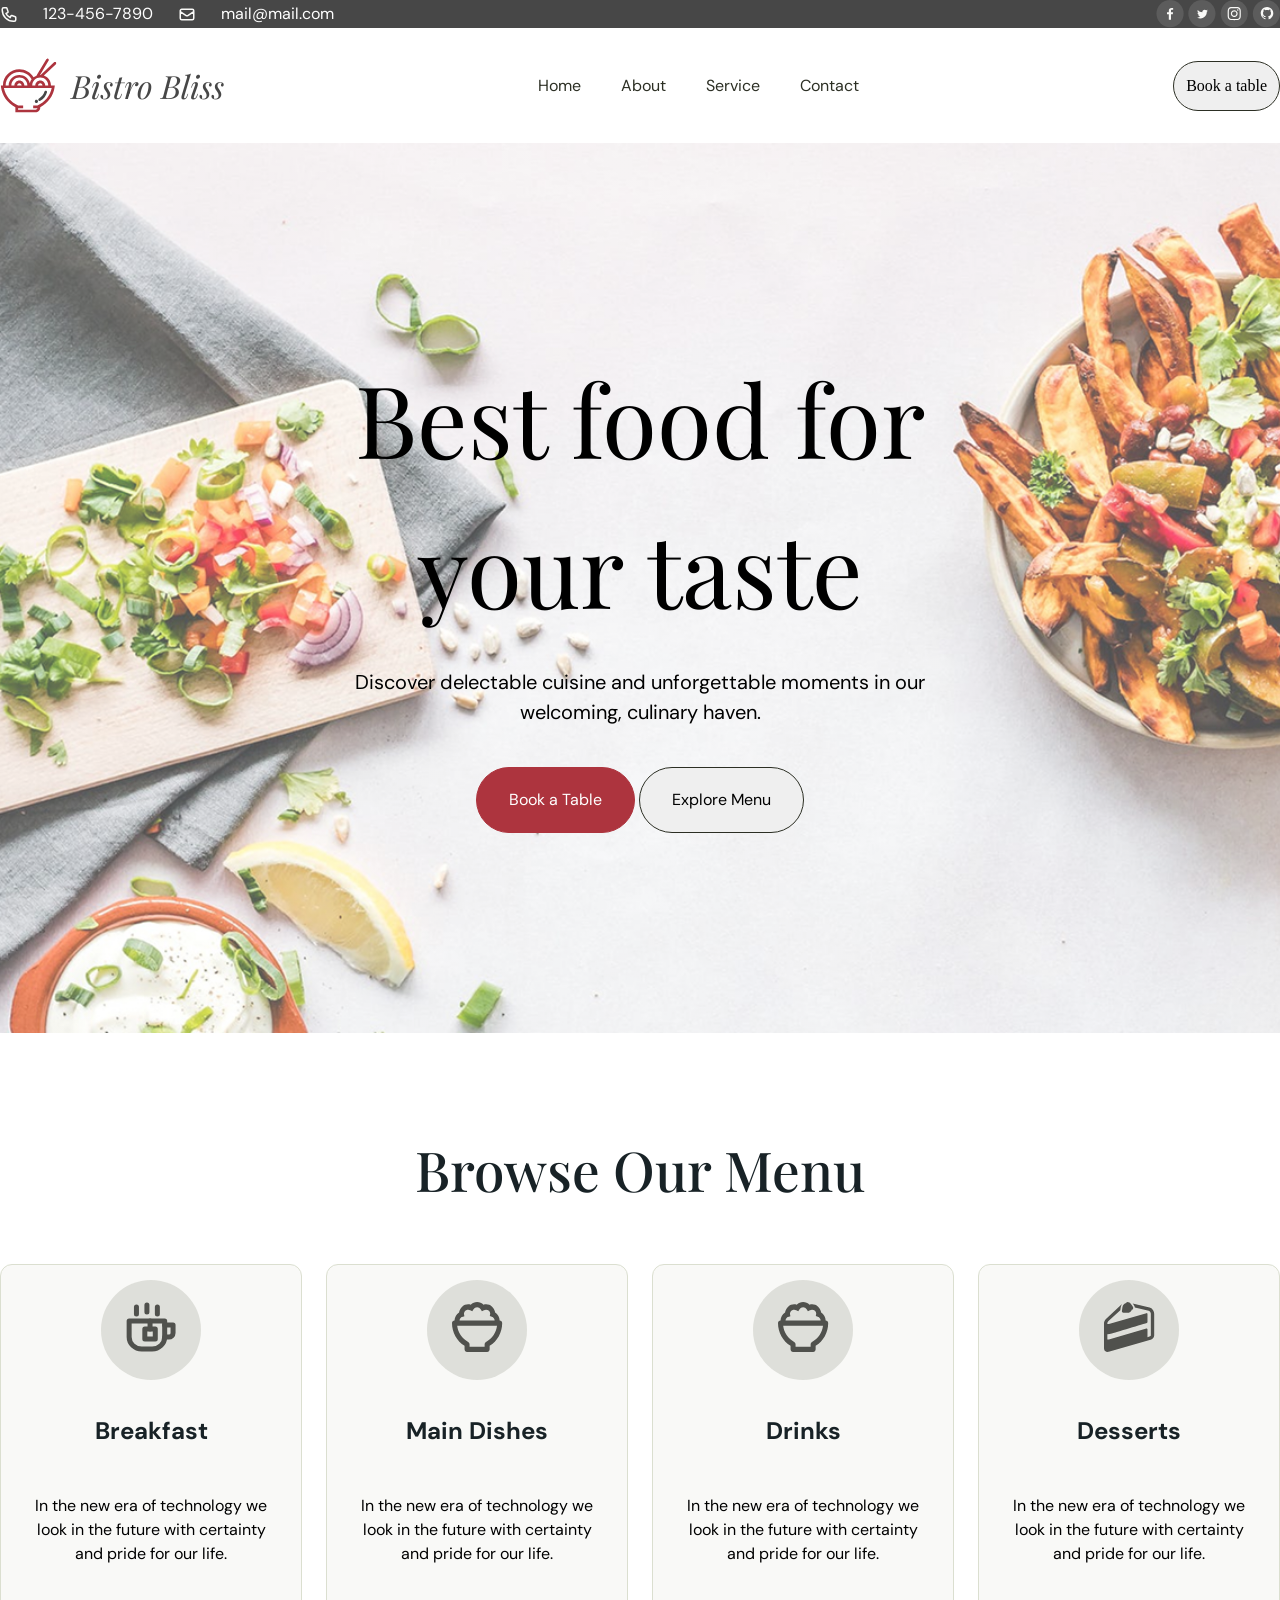
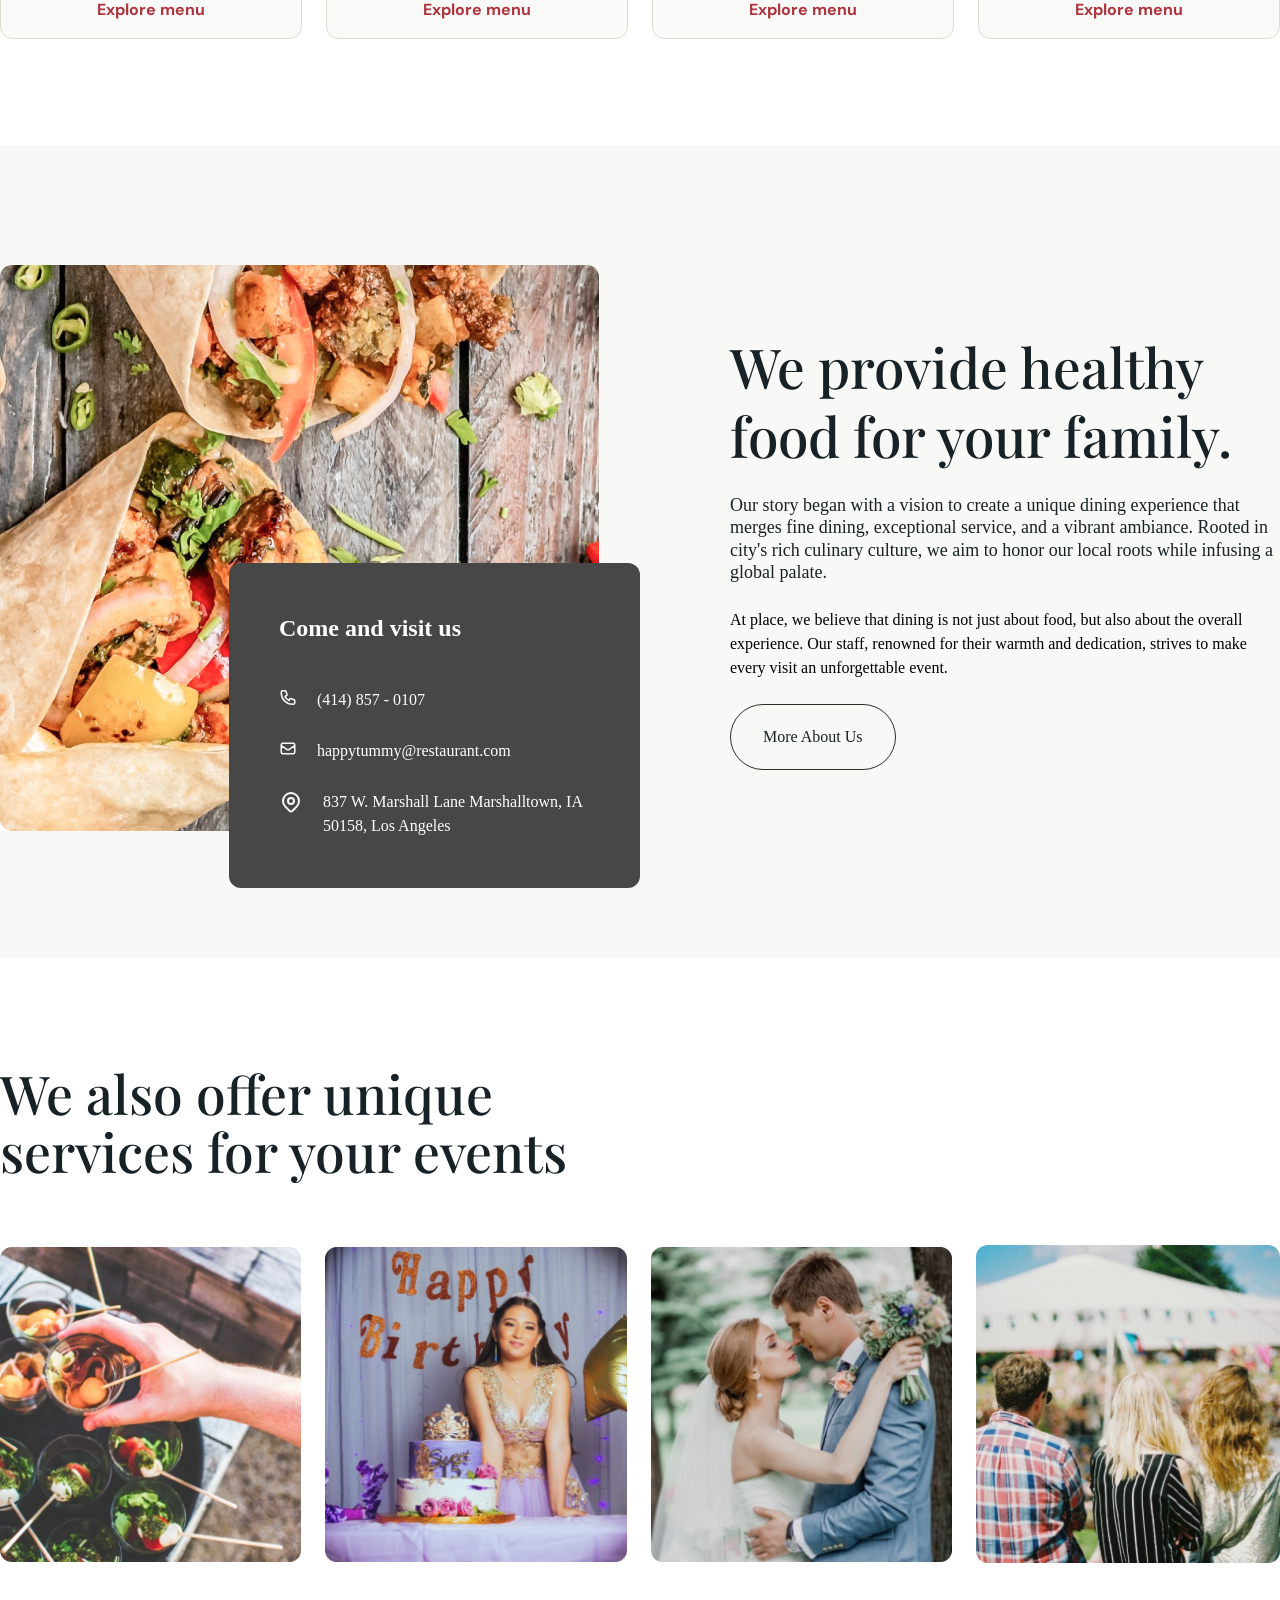
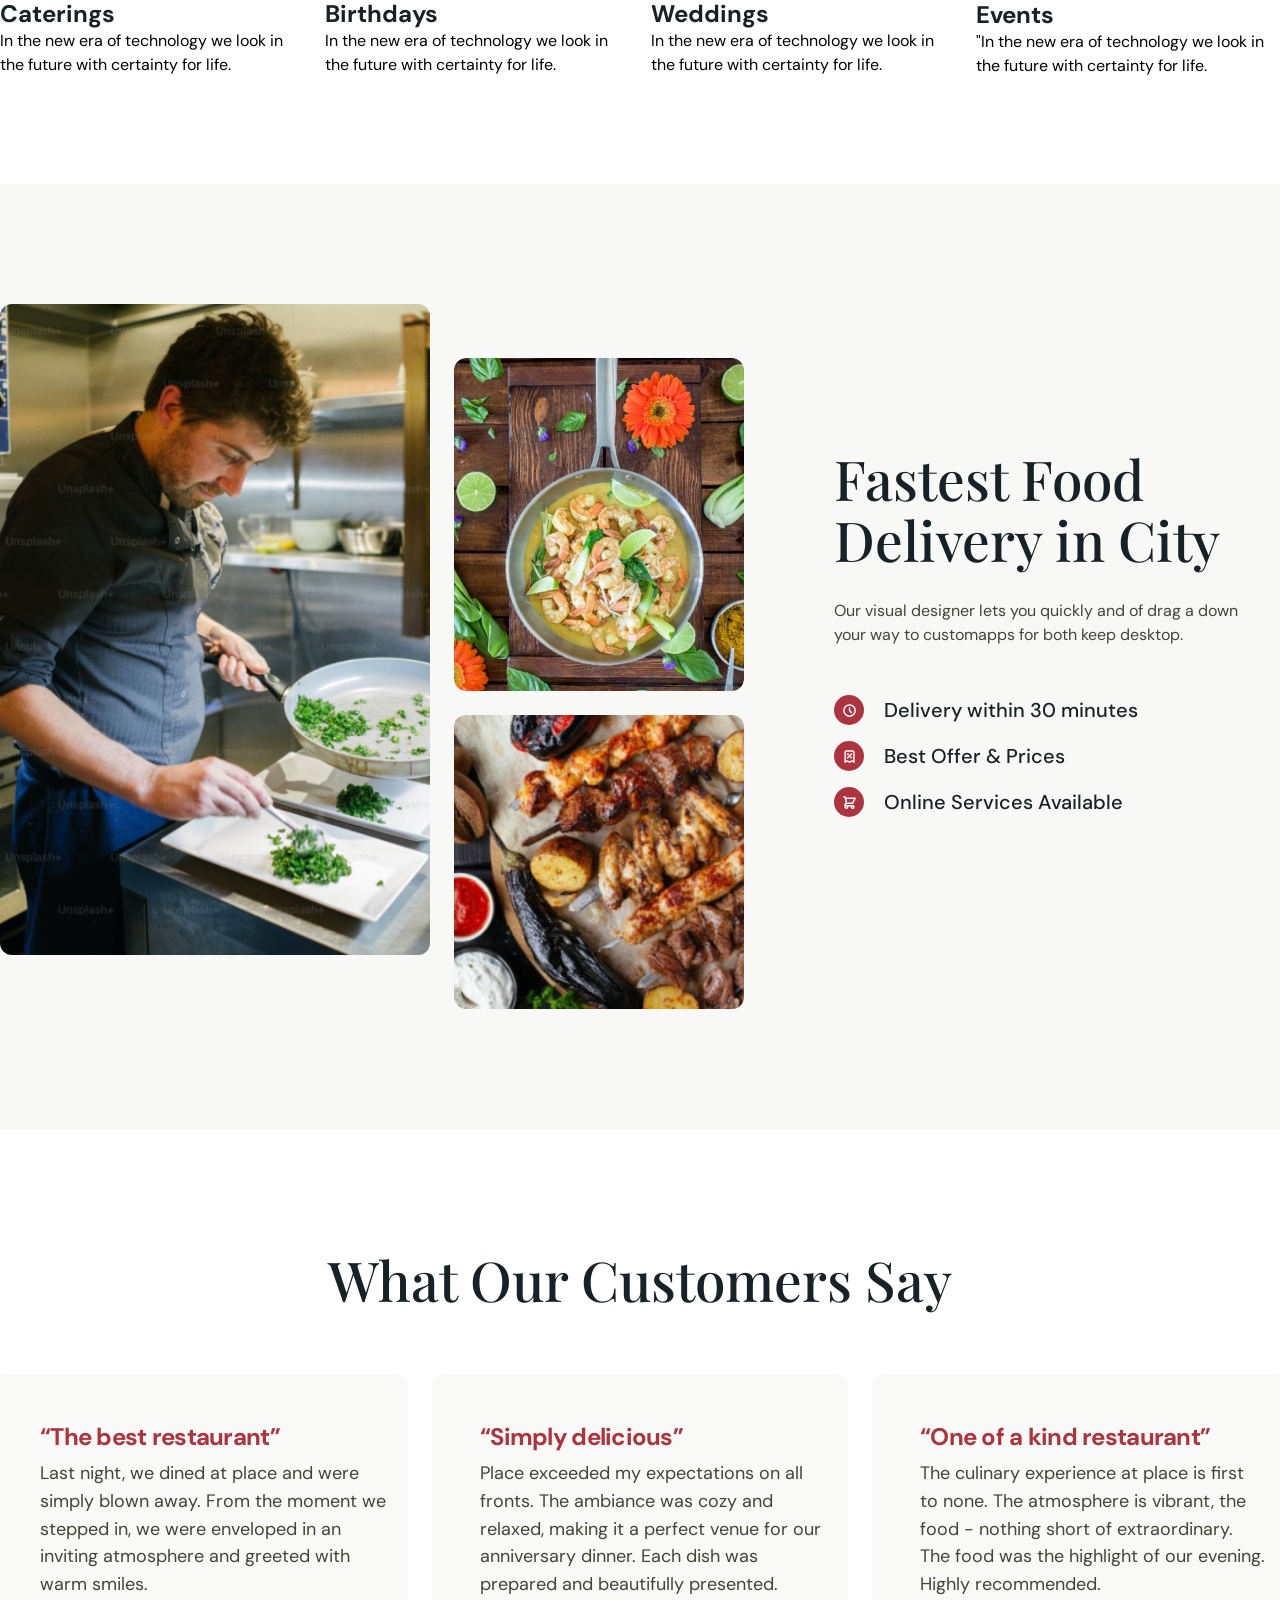
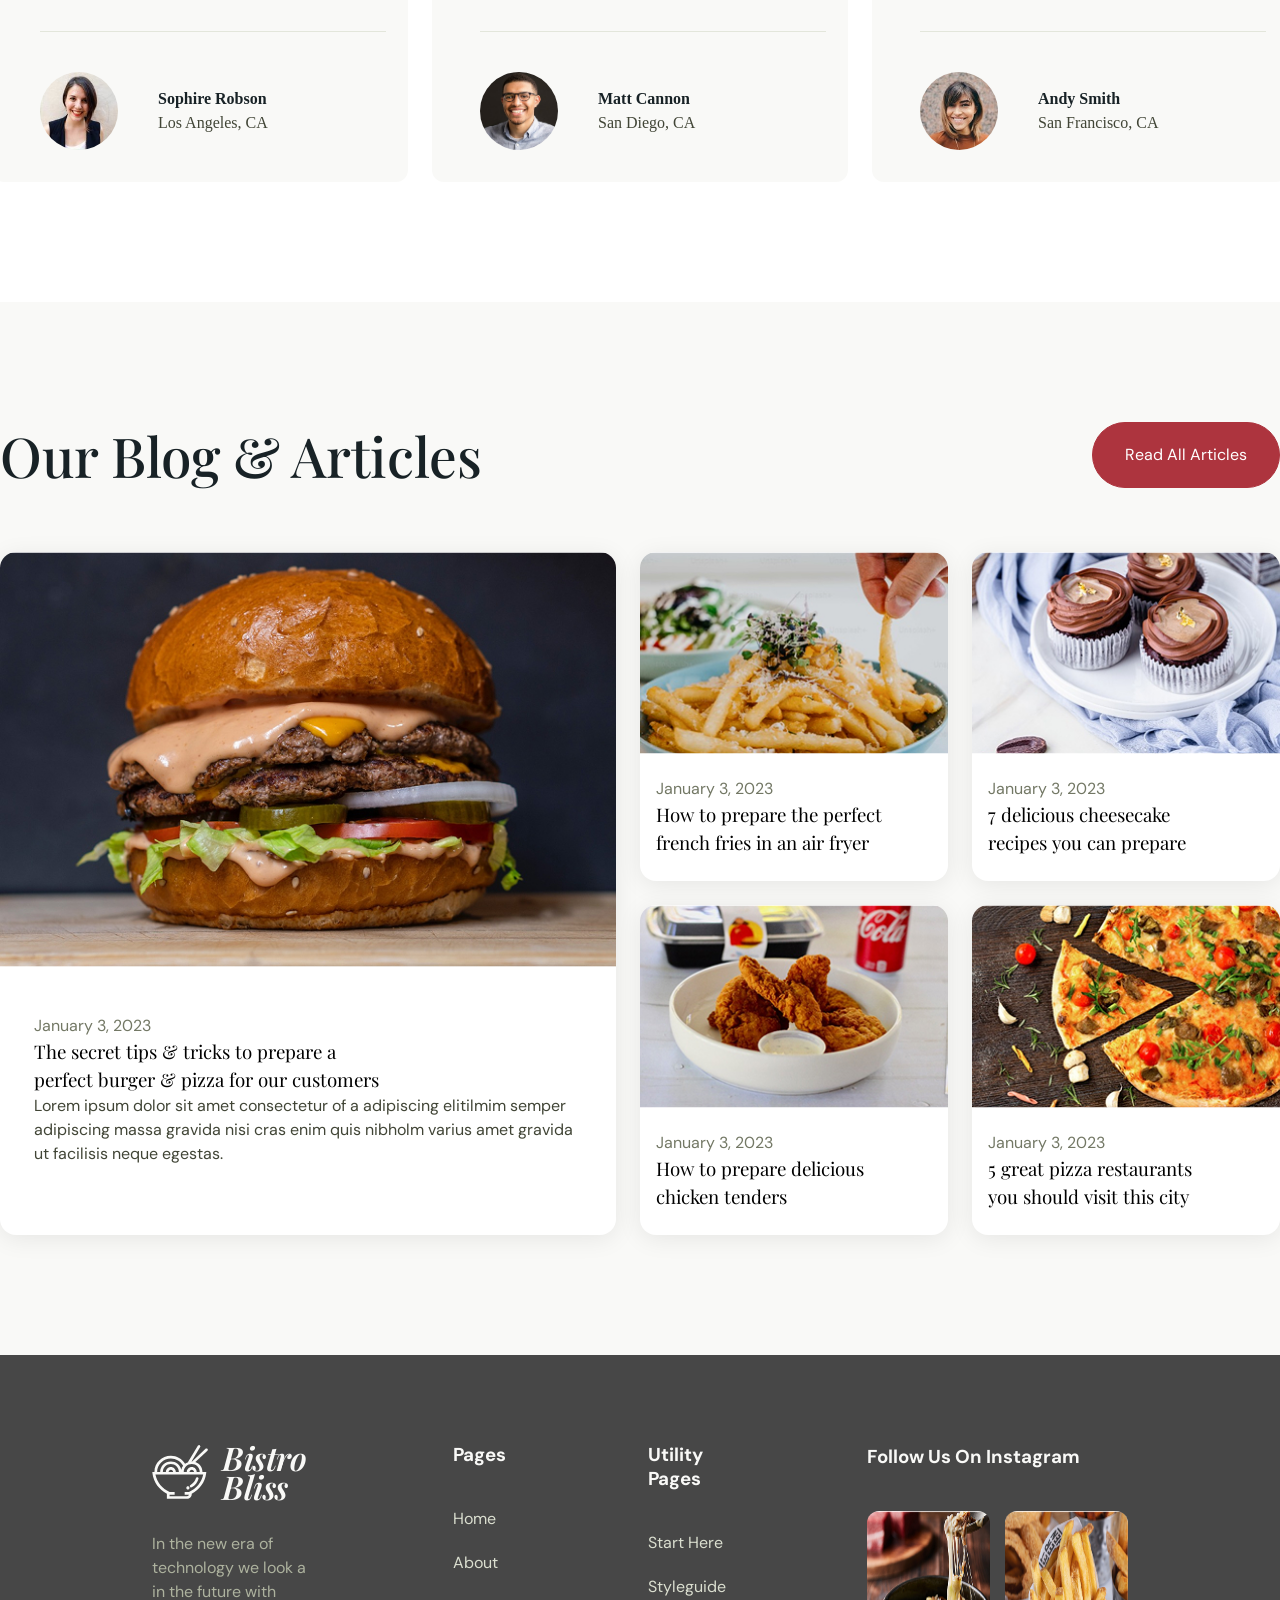
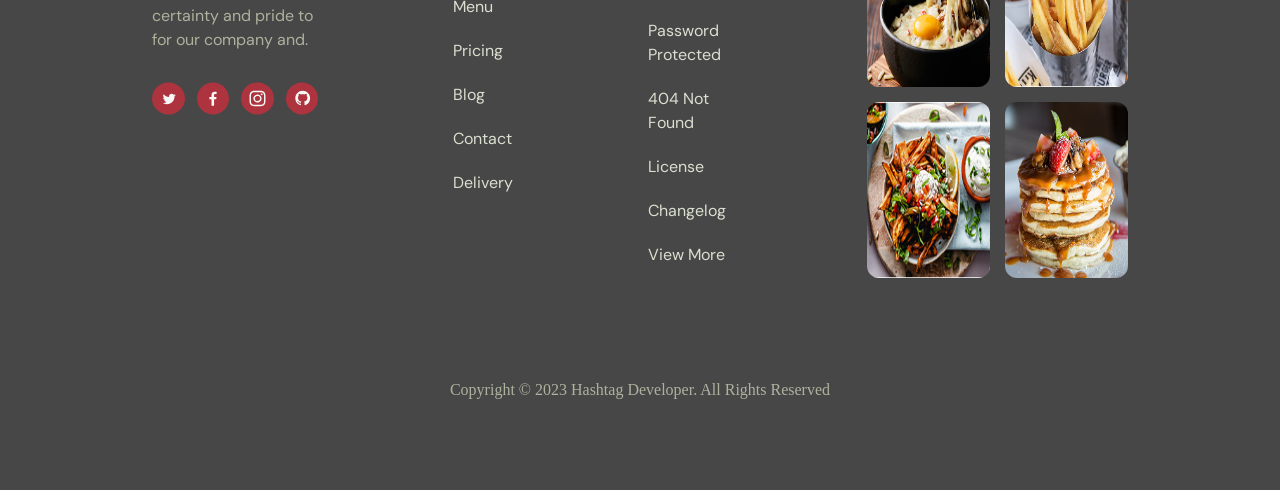
==== commit f463bced: "fixes" ====
--- a/index.html
+++ b/index.html
@@ -312,74 +312,72 @@
     </main>
 
     <div class="bg-dark-grey">
-    <footer class="footer">
+        <footer class="footer">
             <div class="footer-info">
                 <div class="footer-info-company">
                     <div class="logo">
-                        <img class="logo" src="/imagenes/japanese-food-white.svg" alt="Logo del restaurante Bistro Bliss">
+                        <img class="logo" src="/imagenes/japanese-food-white.svg"
+                            alt="Logo del restaurante Bistro Bliss">
                         <h1 class="footer-title-bar">Bistro Bliss</h1>
                     </div>
                     <p class="footer-info-company-desc">In the new era of technology we look a in the future with
                         certainty
                         and pride to for our
                         company and.</p>
-                        <nav class="top-bar-social">
-                            <ul class="footer-social-menu">
-                                <li>
-                                    <a href="#"><img src="/imagenes/twiter-rojo.svg" alt="logo de twiter en rojo"></a>
-                                </li>
-                                <li>
-                                    <a href="#"><img src="/imagenes/facebook-rojo.svg" alt="logo de facebook en rojo"></a>
-                                </li>
-                                <li>
-                                    <a href="#"><img src="/imagenes/instagram-rojo.svg" alt="logo de instagram en rojo"></a>
-                                </li>
-                                <li>
-                                    <a href="#"><img src="/imagenes/github-rojo.svg" alt="logo de github en rojo"></a>
-                                    
-                                </ul>
-                            </nav>
-                        </div>
-                        <div class="footer-info-pages">
-                            <h3 class="footer-info-pages-title">Pages</h3>
-                            <ul class="footer-info-page-menu">
-                                <li class="footer-info-page-menu-item">Home</li>
-                                <li class="footer-info-page-menu-item">About</li>
-                                <li class="footer-info-page-menu-item">Menu</li>
-                                <li class="footer-info-page-menu-item">Pricing</li>
-                                <li class="footer-info-page-menu-item">Blog</li>
-                                <li class="footer-info-page-menu-item">Contact</li>
-                                <li class="footer-info-page-menu-item">Delivery</li>
-                            </ul>
-                        </div>
-                        <div class="footer-info-utility">
-                            <h3 class="footer-info-utility-title">Utility Pages</h3>
-                            <ul class="footer-info-utility-menu">
-                                <li class="footer-info-utility-menu-item">Start Here</li>
-                                <li class="footer-info-utility-menu-item">Styleguide</li>
-                                <li class="footer-info-utility-menu-item">Password Protected</li>
-                                <li class="footer-info-utility-menu-item">404 Not Found</li>
-                                <li class="footer-info-utility-menu-item">License</li>
-                                <li class="footer-info-utility-menu-item">Changelog</li>
-                                <li class="footer-info-utility-menu-item">View More</li>
-                            </ul>
-                        </div>
-                        <div class="footer-info-instagram">
-                            <h3 class="footer-title">Follow Us On Instagram</h3>
-                            <div class="footer-info-instagram-grid">
-                                <img class="footer-info-instagram-img" src="/imagenes/instagram1.jpg" alt="">
-                                <img class="footer-info-instagram-img" src="/imagenes/instagram2.jpg" alt="">
-                                <img class="footer-info-instagram-img" src="/imagenes/instagram3.jpg" alt="">
-                    <img class="footer-info-instagram-img" src="/imagenes/instagram4.jpg" alt="">
-                </div>
-            </div>
-        </div>
+                    <nav class="top-bar-social">
+                        <ul class="footer-social-menu">
+                            <li>
+                                <a href="#"><img src="/imagenes/twiter-rojo.svg" alt="logo de twiter en rojo"></a>
+                            </li>
+                            <li>
+                                <a href="#"><img src="/imagenes/facebook-rojo.svg" alt="logo de facebook en rojo"></a>
+                            </li>
+                            <li>
+                                <a href="#"><img src="/imagenes/instagram-rojo.svg" alt="logo de instagram en rojo"></a>
+                            </li>
+                            <li>
+                                <a href="#"><img src="/imagenes/github-rojo.svg" alt="logo de github en rojo"></a>
+
+                        </ul>
+                    </nav>
+                </div>
+                <div class="footer-info-pages">
+                    <h3 class="footer-info-pages-title">Pages</h3>
+                    <ul class="footer-info-page-menu">
+                        <li class="footer-info-page-menu-item">Home</li>
+                        <li class="footer-info-page-menu-item">About</li>
+                        <li class="footer-info-page-menu-item">Menu</li>
+                        <li class="footer-info-page-menu-item">Pricing</li>
+                        <li class="footer-info-page-menu-item">Blog</li>
+                        <li class="footer-info-page-menu-item">Contact</li>
+                        <li class="footer-info-page-menu-item">Delivery</li>
+                    </ul>
+                </div>
+                <div class="footer-info-utility">
+                    <h3 class="footer-info-utility-title">Utility Pages</h3>
+                    <ul class="footer-info-utility-menu">
+                        <li class="footer-info-utility-menu-item">Start Here</li>
+                        <li class="footer-info-utility-menu-item">Styleguide</li>
+                        <li class="footer-info-utility-menu-item">Password Protected</li>
+                        <li class="footer-info-utility-menu-item">404 Not Found</li>
+                        <li class="footer-info-utility-menu-item">License</li>
+                        <li class="footer-info-utility-menu-item">Changelog</li>
+                        <li class="footer-info-utility-menu-item">View More</li>
+                    </ul>
+                </div>
+                <div class="footer-info-instagram">
+                    <h3 class="footer-title">Follow Us On Instagram</h3>
+                    <div class="footer-info-instagram-grid">
+                        <img class="footer-info-instagram-img" src="/imagenes/instagram1.jpg" alt="">
+                        <img class="footer-info-instagram-img" src="/imagenes/instagram2.jpg" alt="">
+                        <img class="footer-info-instagram-img" src="/imagenes/instagram3.jpg" alt="">
+                        <img class="footer-info-instagram-img" src="/imagenes/instagram4.jpg" alt="">
+                    </div>
+                </div>
+            </div>
+            <p class="footer-copyright">Copyright © 2023 Hashtag Developer. All Rights Reserved</p>
+        </footer>
     </div>
-</div>
-</div>
-<p class="footer-copyright">Copyright © 2023 Hashtag Developer. All Rights Reserved</p>
-</footer>
-</div>
 
 </body>
 
